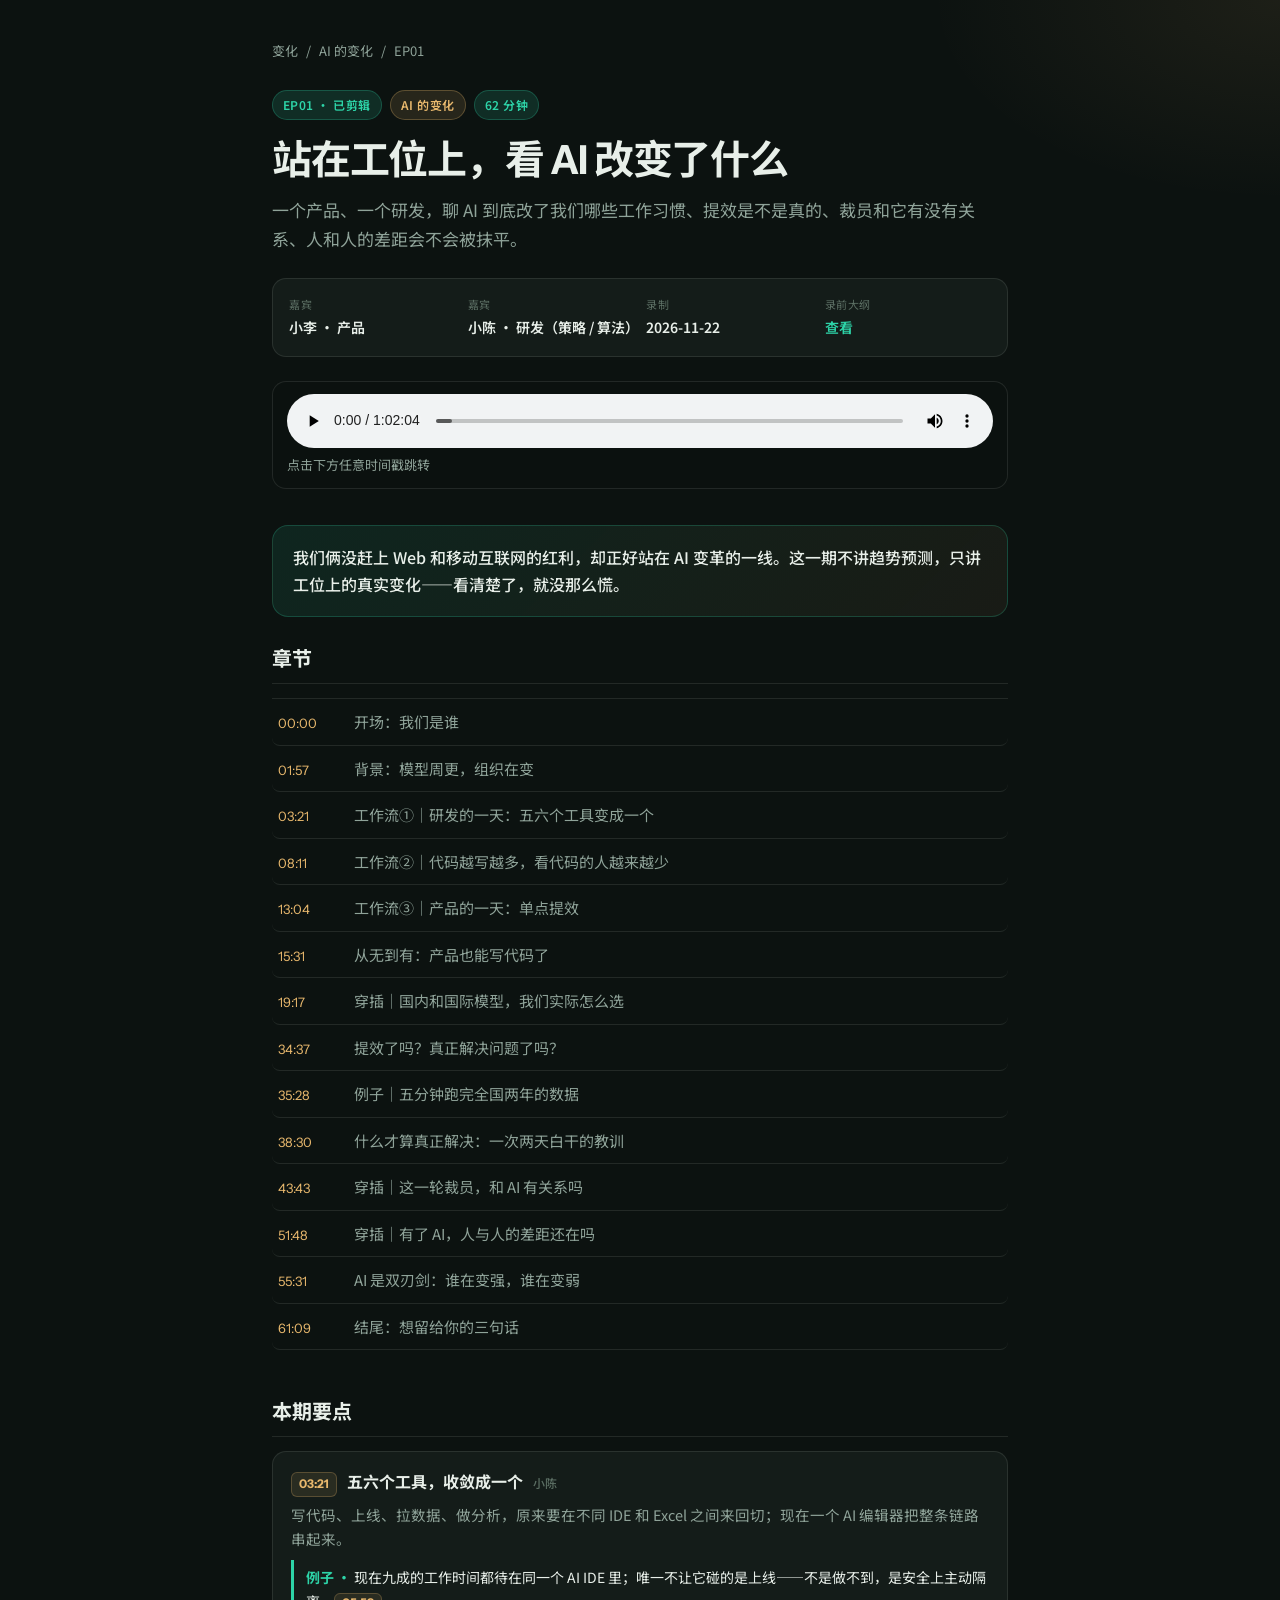
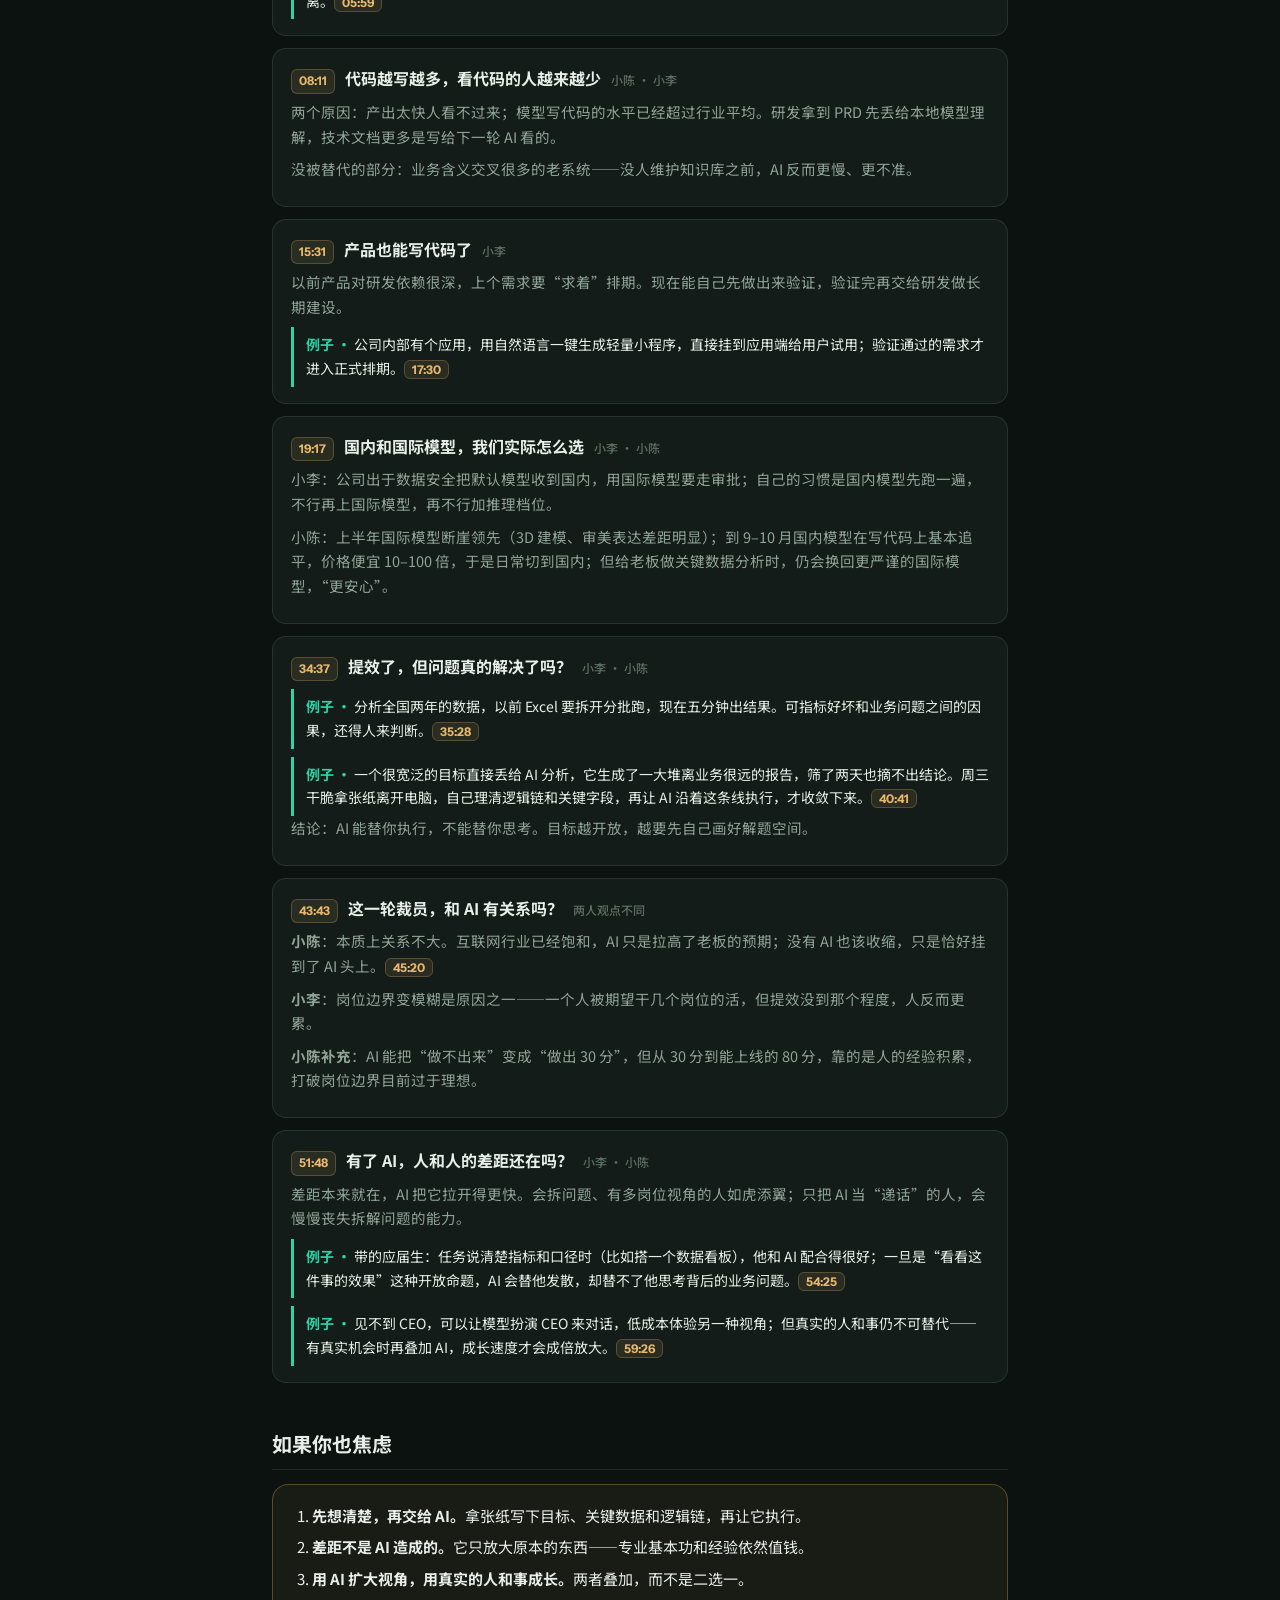
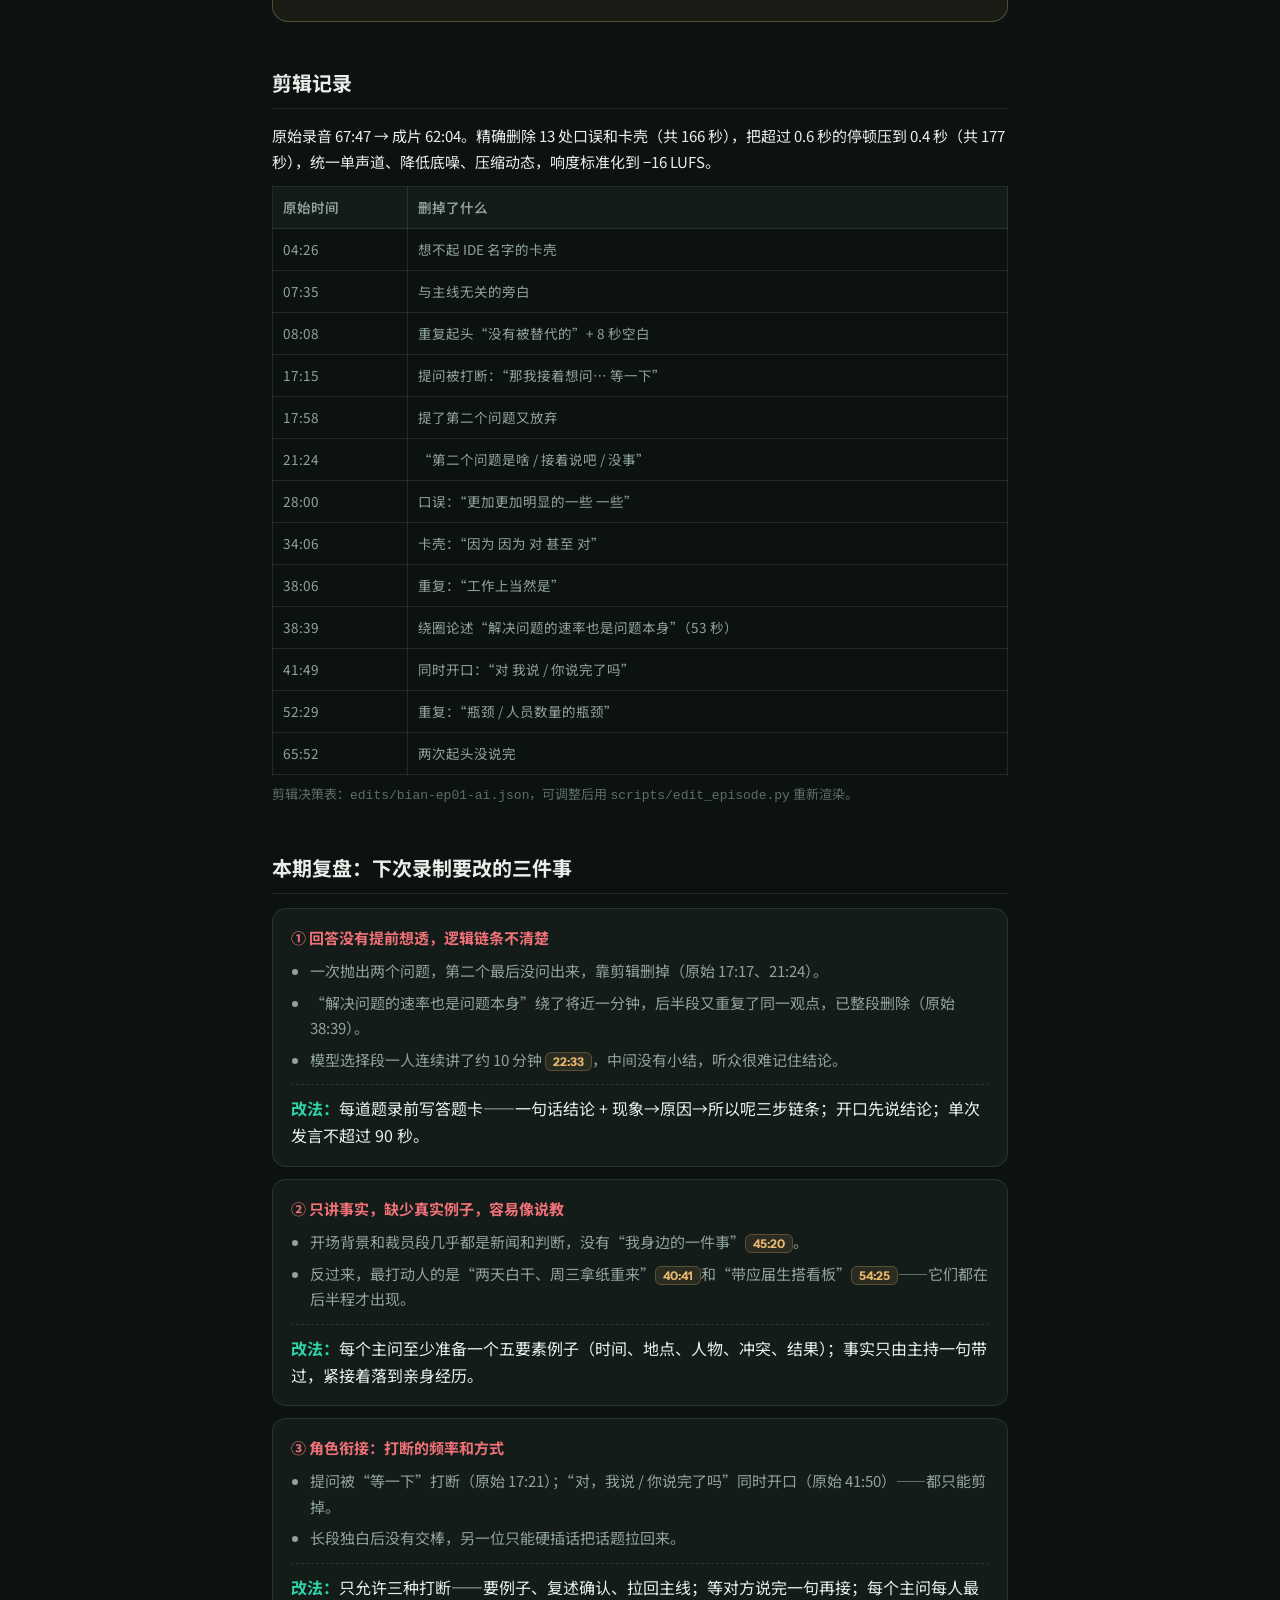
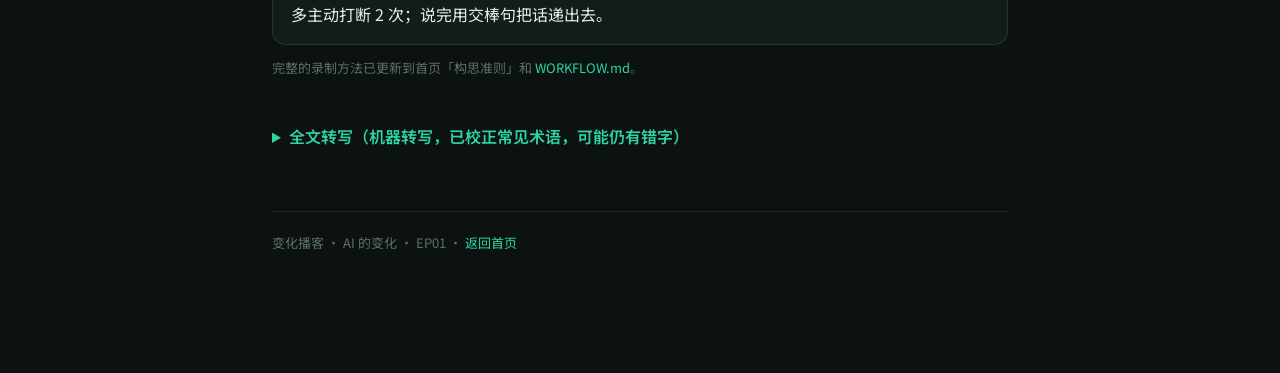
==== docs/episodes/bian-ep01-ai.html @ 2285ffb4 "改版为「变化」播客，发布 EP01 AI 的变化成片与剪辑流水线 Co-authored-by: Cursor <cursoragent@cursor.com>" ====
<!DOCTYPE html>
<html lang="zh-CN">
<head>
  <meta charset="UTF-8">
  <meta name="viewport" content="width=device-width, initial-scale=1.0">
  <title>变化 · EP01 · AI 的变化</title>
  <link rel="preconnect" href="https://fonts.googleapis.com">
  <link rel="preconnect" href="https://fonts.gstatic.com" crossorigin>
  <link href="https://fonts.googleapis.com/css2?family=Instrument+Sans:wght@400;500;600;700&family=Noto+Sans+SC:wght@400;500;700&display=swap" rel="stylesheet">
  <style>
    :root {
      --bg: #0c1210;
      --bg-elev: #141c19;
      --ink: #e8efe9;
      --muted: #8fa399;
      --faint: #5c6f64;
      --line: rgba(232, 239, 233, 0.1);
      --teal: #2dd4a8;
      --teal-dim: rgba(45, 212, 168, 0.14);
      --amber: #e8b86d;
      --rose: #f07178;
    }
    * { box-sizing: border-box; margin: 0; padding: 0; }
    body {
      font-family: "Noto Sans SC", "Instrument Sans", system-ui, sans-serif;
      background:
        radial-gradient(900px 480px at 10% -10%, rgba(45, 212, 168, 0.12), transparent 55%),
        radial-gradient(700px 400px at 100% 0%, rgba(232, 184, 109, 0.08), transparent 50%),
        var(--bg);
      color: var(--ink);
      line-height: 1.7;
      min-height: 100vh;
    }
    a { color: var(--teal); text-decoration: none; }
    a:hover { text-decoration: underline; }
    .wrap { max-width: 780px; margin: 0 auto; padding: 40px 22px 120px; }
    .crumb { font-size: 13px; color: var(--muted); margin-bottom: 28px; display: flex; gap: 8px; flex-wrap: wrap; }
    .crumb a { color: var(--muted); }
    .badge-row { display: flex; gap: 8px; flex-wrap: wrap; margin-bottom: 16px; }
    .badge {
      font-size: 12px; font-weight: 600; letter-spacing: 0.04em;
      padding: 4px 10px; border-radius: 999px;
      background: var(--teal-dim); color: var(--teal);
      border: 1px solid rgba(45, 212, 168, 0.25);
    }
    .badge.warm { background: rgba(232,184,109,0.12); color: var(--amber); border-color: rgba(232,184,109,0.28); }
    h1 {
      font-family: "Instrument Sans", "Noto Sans SC", sans-serif;
      font-size: clamp(28px, 5vw, 40px);
      font-weight: 700; letter-spacing: -0.03em; line-height: 1.2;
      margin-bottom: 12px;
    }
    .lede { font-size: 17px; color: var(--muted); margin-bottom: 24px; }
    .meta {
      display: grid; grid-template-columns: repeat(auto-fit, minmax(150px, 1fr)); gap: 12px;
      padding: 16px; background: var(--bg-elev); border: 1px solid var(--line); border-radius: 14px;
      margin-bottom: 24px;
    }
    .meta dt { font-size: 11px; color: var(--faint); letter-spacing: 0.06em; }
    .meta dd { font-size: 14px; font-weight: 600; margin-top: 2px; }

    .player {
      position: sticky; top: 0; z-index: 10;
      background: rgba(12, 18, 16, 0.92); backdrop-filter: blur(10px);
      border: 1px solid var(--line); border-radius: 14px;
      padding: 12px 14px; margin-bottom: 36px;
    }
    .player audio { width: 100%; display: block; }
    .now { font-size: 13px; color: var(--muted); margin-top: 6px; min-height: 1.4em; }
    .now strong { color: var(--teal); font-weight: 600; }

    section { margin-bottom: 44px; }
    h2 { font-size: 20px; font-weight: 700; margin-bottom: 14px; padding-bottom: 8px; border-bottom: 1px solid var(--line); }
    h3 { font-size: 15px; font-weight: 700; color: var(--teal); margin: 18px 0 8px; }
    p, li { font-size: 15px; }
    p { margin-bottom: 12px; }
    ul, ol { padding-left: 1.2em; margin-bottom: 12px; }
    li { margin-bottom: 6px; color: var(--muted); }
    li strong { color: var(--ink); }

    .thesis {
      background: linear-gradient(135deg, rgba(45,212,168,0.1), rgba(232,184,109,0.06));
      border: 1px solid rgba(45, 212, 168, 0.22); border-radius: 16px;
      padding: 18px 20px; font-size: 16px; font-weight: 500; margin-bottom: 24px;
    }
    .ts {
      font-family: "Instrument Sans", monospace; font-size: 12px; font-weight: 700;
      color: var(--amber); background: rgba(232,184,109,0.1);
      border: 1px solid rgba(232,184,109,0.25); border-radius: 6px;
      padding: 1px 7px; cursor: pointer; white-space: nowrap;
    }
    .ts:hover { background: rgba(232,184,109,0.2); }

    .chapters { list-style: none; padding: 0; border-top: 1px solid var(--line); }
    .chapters li {
      display: grid; grid-template-columns: 64px 1fr; gap: 12px; align-items: baseline;
      padding: 10px 6px; border-bottom: 1px solid var(--line); margin: 0;
      cursor: pointer; color: var(--muted); border-radius: 8px;
    }
    .chapters li:hover { background: var(--teal-dim); color: var(--ink); }
    .chapters li.on { color: var(--teal); background: var(--teal-dim); }
    .chapters .t { font-family: "Instrument Sans", monospace; font-size: 13px; color: var(--amber); }

    .point {
      background: var(--bg-elev); border: 1px solid var(--line); border-radius: 14px;
      padding: 16px 18px; margin-bottom: 12px;
    }
    .point h4 { font-size: 16px; margin-bottom: 6px; display: flex; gap: 10px; align-items: baseline; flex-wrap: wrap; }
    .point p { color: var(--muted); margin-bottom: 8px; font-size: 14.5px; }
    .point .eg {
      border-left: 3px solid var(--teal); padding: 6px 0 6px 12px; margin-top: 8px;
      font-size: 14px; color: var(--ink);
    }
    .point .eg::before { content: "例子 · "; color: var(--teal); font-weight: 700; }
    .who { font-size: 12px; color: var(--faint); font-weight: 500; }

    .calm {
      border: 1px solid rgba(232,184,109,0.3); background: rgba(232,184,109,0.06);
      border-radius: 16px; padding: 18px 20px;
    }
    .calm li { color: var(--ink); }

    table { width: 100%; border-collapse: collapse; font-size: 13.5px; margin: 12px 0 8px; }
    th, td { text-align: left; padding: 9px 10px; border: 1px solid var(--line); vertical-align: top; }
    th { background: var(--bg-elev); color: var(--muted); font-weight: 600; }
    td { color: var(--muted); }
    .note { font-size: 13px; color: var(--faint); }

    .retro { display: grid; gap: 12px; }
    .retro .card { background: var(--bg-elev); border: 1px solid var(--line); border-radius: 14px; padding: 16px 18px; }
    .retro .card h4 { font-size: 15px; color: var(--rose); margin-bottom: 8px; }
    .retro .card .fix { margin-top: 10px; padding-top: 10px; border-top: 1px dashed var(--line); }
    .retro .card .fix strong { color: var(--teal); }

    details.transcript summary { cursor: pointer; color: var(--teal); font-weight: 600; margin-bottom: 12px; }
    .tx p { display: grid; grid-template-columns: 56px 1fr; gap: 10px; font-size: 14px; color: var(--muted); margin-bottom: 10px; }
    .tx p.on { color: var(--ink); }
    footer { margin-top: 48px; padding-top: 20px; border-top: 1px solid var(--line); font-size: 13px; color: var(--faint); }
  </style>
</head>
<body>
  <div class="wrap">
    <nav class="crumb">
      <a href="../index.html">变化</a><span>/</span>
      <a href="../index.html?series=ai">AI 的变化</a><span>/</span>
      <span>EP01</span>
    </nav>

    <div class="badge-row">
      <span class="badge">EP01 · 已剪辑</span>
      <span class="badge warm">AI 的变化</span>
      <span class="badge">62 分钟</span>
    </div>

    <h1>站在工位上，看 AI 改变了什么</h1>
    <p class="lede">一个产品、一个研发，聊 AI 到底改了我们哪些工作习惯、提效是不是真的、裁员和它有没有关系、人和人的差距会不会被抹平。</p>

    <dl class="meta">
      <div><dt>嘉宾</dt><dd>小李 · 产品</dd></div>
      <div><dt>嘉宾</dt><dd>小陈 · 研发（策略 / 算法）</dd></div>
      <div><dt>录制</dt><dd>2026-11-22</dd></div>
      <div><dt>录前大纲</dt><dd><a href="../outlines/podcast-ai-workplace-outline.html">查看</a></dd></div>
    </dl>

    <div class="player">
      <audio id="audio" controls preload="metadata" src="../audio/bian-ep01-ai.mp3"></audio>
      <div class="now" id="now">点击下方任意时间戳跳转</div>
    </div>

    <div class="thesis">
      我们俩没赶上 Web 和移动互联网的红利，却正好站在 AI 变革的一线。这一期不讲趋势预测，只讲工位上的真实变化——看清楚了，就没那么慌。
    </div>

    <section>
      <h2>章节</h2>
      <ol class="chapters" id="chapters"></ol>
      <p class="note" id="chapters-note"></p>
    </section>

    <section>
      <h2>本期要点</h2>

      <div class="point">
        <h4><span class="ts" data-t="201">03:21</span> 五六个工具，收敛成一个 <span class="who">小陈</span></h4>
        <p>写代码、上线、拉数据、做分析，原来要在不同 IDE 和 Excel 之间来回切；现在一个 AI 编辑器把整条链路串起来。</p>
        <div class="eg">现在九成的工作时间都待在同一个 AI IDE 里；唯一不让它碰的是上线——不是做不到，是安全上主动隔离。<span class="ts" data-t="359">05:59</span></div>
      </div>

      <div class="point">
        <h4><span class="ts" data-t="491">08:11</span> 代码越写越多，看代码的人越来越少 <span class="who">小陈 · 小李</span></h4>
        <p>两个原因：产出太快人看不过来；模型写代码的水平已经超过行业平均。研发拿到 PRD 先丢给本地模型理解，技术文档更多是写给下一轮 AI 看的。</p>
        <p>没被替代的部分：业务含义交叉很多的老系统——没人维护知识库之前，AI 反而更慢、更不准。</p>
      </div>

      <div class="point">
        <h4><span class="ts" data-t="931">15:31</span> 产品也能写代码了 <span class="who">小李</span></h4>
        <p>以前产品对研发依赖很深，上个需求要“求着”排期。现在能自己先做出来验证，验证完再交给研发做长期建设。</p>
        <div class="eg">公司内部有个应用，用自然语言一键生成轻量小程序，直接挂到应用端给用户试用；验证通过的需求才进入正式排期。<span class="ts" data-t="1050">17:30</span></div>
      </div>

      <div class="point">
        <h4><span class="ts" data-t="1157">19:17</span> 国内和国际模型，我们实际怎么选 <span class="who">小李 · 小陈</span></h4>
        <p>小李：公司出于数据安全把默认模型收到国内，用国际模型要走审批；自己的习惯是国内模型先跑一遍，不行再上国际模型，再不行加推理档位。</p>
        <p>小陈：上半年国际模型断崖领先（3D 建模、审美表达差距明显）；到 9–10 月国内模型在写代码上基本追平，价格便宜 10–100 倍，于是日常切到国内；但给老板做关键数据分析时，仍会换回更严谨的国际模型，“更安心”。</p>
      </div>

      <div class="point">
        <h4><span class="ts" data-t="2077">34:37</span> 提效了，但问题真的解决了吗？ <span class="who">小李 · 小陈</span></h4>
        <div class="eg">分析全国两年的数据，以前 Excel 要拆开分批跑，现在五分钟出结果。可指标好坏和业务问题之间的因果，还得人来判断。<span class="ts" data-t="2129">35:28</span></div>
        <div class="eg">一个很宽泛的目标直接丢给 AI 分析，它生成了一大堆离业务很远的报告，筛了两天也摘不出结论。周三干脆拿张纸离开电脑，自己理清逻辑链和关键字段，再让 AI 沿着这条线执行，才收敛下来。<span class="ts" data-t="2441">40:41</span></div>
        <p>结论：AI 能替你执行，不能替你思考。目标越开放，越要先自己画好解题空间。</p>
      </div>

      <div class="point">
        <h4><span class="ts" data-t="2623">43:43</span> 这一轮裁员，和 AI 有关系吗？ <span class="who">两人观点不同</span></h4>
        <p><strong>小陈</strong>：本质上关系不大。互联网行业已经饱和，AI 只是拉高了老板的预期；没有 AI 也该收缩，只是恰好挂到了 AI 头上。<span class="ts" data-t="2720">45:20</span></p>
        <p><strong>小李</strong>：岗位边界变模糊是原因之一——一个人被期望干几个岗位的活，但提效没到那个程度，人反而更累。</p>
        <p><strong>小陈补充</strong>：AI 能把“做不出来”变成“做出 30 分”，但从 30 分到能上线的 80 分，靠的是人的经验积累，打破岗位边界目前过于理想。</p>
      </div>

      <div class="point">
        <h4><span class="ts" data-t="3108">51:48</span> 有了 AI，人和人的差距还在吗？ <span class="who">小李 · 小陈</span></h4>
        <p>差距本来就在，AI 把它拉开得更快。会拆问题、有多岗位视角的人如虎添翼；只把 AI 当“递话”的人，会慢慢丧失拆解问题的能力。</p>
        <div class="eg">带的应届生：任务说清楚指标和口径时（比如搭一个数据看板），他和 AI 配合得很好；一旦是“看看这件事的效果”这种开放命题，AI 会替他发散，却替不了他思考背后的业务问题。<span class="ts" data-t="3266">54:25</span></div>
        <div class="eg">见不到 CEO，可以让模型扮演 CEO 来对话，低成本体验另一种视角；但真实的人和事仍不可替代——有真实机会时再叠加 AI，成长速度才会成倍放大。<span class="ts" data-t="3567">59:26</span></div>
      </div>
    </section>

    <section>
      <h2>如果你也焦虑</h2>
      <div class="calm">
        <ol>
          <li><strong>先想清楚，再交给 AI。</strong>拿张纸写下目标、关键数据和逻辑链，再让它执行。</li>
          <li><strong>差距不是 AI 造成的。</strong>它只放大原本的东西——专业基本功和经验依然值钱。</li>
          <li><strong>用 AI 扩大视角，用真实的人和事成长。</strong>两者叠加，而不是二选一。</li>
        </ol>
      </div>
    </section>

    <section>
      <h2>剪辑记录</h2>
      <p>原始录音 67:47 → 成片 62:04。精确删除 13 处口误和卡壳（共 166 秒），把超过 0.6 秒的停顿压到 0.4 秒（共 177 秒），统一单声道、降低底噪、压缩动态，响度标准化到 −16 LUFS。</p>
      <table>
        <thead><tr><th>原始时间</th><th>删掉了什么</th></tr></thead>
        <tbody id="cuts"></tbody>
      </table>
      <p class="note">剪辑决策表：<code>edits/bian-ep01-ai.json</code>，可调整后用 <code>scripts/edit_episode.py</code> 重新渲染。</p>
    </section>

    <section>
      <h2>本期复盘：下次录制要改的三件事</h2>
      <div class="retro">
        <div class="card">
          <h4>① 回答没有提前想透，逻辑链条不清楚</h4>
          <ul>
            <li>一次抛出两个问题，第二个最后没问出来，靠剪辑删掉（原始 17:17、21:24）。</li>
            <li>“解决问题的速率也是问题本身”绕了将近一分钟，后半段又重复了同一观点，已整段删除（原始 38:39）。</li>
            <li>模型选择段一人连续讲了约 10 分钟 <span class="ts" data-t="1354">22:33</span>，中间没有小结，听众很难记住结论。</li>
          </ul>
          <div class="fix"><strong>改法：</strong>每道题录前写答题卡——一句话结论 + 现象→原因→所以呢三步链条；开口先说结论；单次发言不超过 90 秒。</div>
        </div>
        <div class="card">
          <h4>② 只讲事实，缺少真实例子，容易像说教</h4>
          <ul>
            <li>开场背景和裁员段几乎都是新闻和判断，没有“我身边的一件事”<span class="ts" data-t="2720">45:20</span>。</li>
            <li>反过来，最打动人的是“两天白干、周三拿纸重来”<span class="ts" data-t="2441">40:41</span>和“带应届生搭看板”<span class="ts" data-t="3266">54:25</span>——它们都在后半程才出现。</li>
          </ul>
          <div class="fix"><strong>改法：</strong>每个主问至少准备一个五要素例子（时间、地点、人物、冲突、结果）；事实只由主持一句带过，紧接着落到亲身经历。</div>
        </div>
        <div class="card">
          <h4>③ 角色衔接：打断的频率和方式</h4>
          <ul>
            <li>提问被“等一下”打断（原始 17:21）；“对，我说 / 你说完了吗”同时开口（原始 41:50）——都只能剪掉。</li>
            <li>长段独白后没有交棒，另一位只能硬插话把话题拉回来。</li>
          </ul>
          <div class="fix"><strong>改法：</strong>只允许三种打断——要例子、复述确认、拉回主线；等对方说完一句再接；每个主问每人最多主动打断 2 次；说完用交棒句把话递出去。</div>
        </div>
      </div>
      <p class="note" style="margin-top:12px">完整的录制方法已更新到首页「构思准则」和 <a href="../WORKFLOW.md">WORKFLOW.md</a>。</p>
    </section>

    <section>
      <details class="transcript">
        <summary>全文转写（机器转写，已校正常见术语，可能仍有错字）</summary>
        <div class="tx" id="tx"></div>
      </details>
    </section>

    <footer>变化播客 · AI 的变化 · EP01 · <a href="../index.html">返回首页</a></footer>
  </div>

  <script>
    const CUTS = [
      ['04:26', '想不起 IDE 名字的卡壳'],
      ['07:35', '与主线无关的旁白'],
      ['08:08', '重复起头“没有被替代的”+ 8 秒空白'],
      ['17:15', '提问被打断：“那我接着想问… 等一下”'],
      ['17:58', '提了第二个问题又放弃'],
      ['21:24', '“第二个问题是啥 / 接着说吧 / 没事”'],
      ['28:00', '口误：“更加更加明显的一些 一些”'],
      ['34:06', '卡壳：“因为 因为 对 甚至 对”'],
      ['38:06', '重复：“工作上当然是”'],
      ['38:39', '绕圈论述“解决问题的速率也是问题本身”（53 秒）'],
      ['41:49', '同时开口：“对 我说 / 你说完了吗”'],
      ['52:29', '重复：“瓶颈 / 人员数量的瓶颈”'],
      ['65:52', '两次起头没说完'],
    ];
    document.getElementById('cuts').innerHTML =
      CUTS.map(([t, w]) => `<tr><td>${t}</td><td>${w}</td></tr>`).join('');

    const audio = document.getElementById('audio');
    const now = document.getElementById('now');
    let chapters = [];
    let paraEls = [];

    const fmt = s => `${String(Math.floor(s / 60)).padStart(2, '0')}:${String(Math.floor(s % 60)).padStart(2, '0')}`;
    function seek(t) {
      audio.currentTime = t;
      audio.play().catch(() => {});
    }
    document.addEventListener('click', e => {
      const el = e.target.closest('[data-t]');
      if (el) seek(parseFloat(el.dataset.t));
    });

    audio.addEventListener('timeupdate', () => {
      const t = audio.currentTime;
      let idx = -1;
      chapters.forEach((c, i) => { if (t >= c.at) idx = i; });
      document.querySelectorAll('#chapters li').forEach((li, i) => li.classList.toggle('on', i === idx));
      if (idx >= 0) now.innerHTML = `正在播放 <strong>${fmt(t)}</strong> · ${chapters[idx].title}`;
      paraEls.forEach(p => p.classList.toggle('on', t >= p._t && t < p._end));
    });

    fetch('data/bian-ep01-ai.json')
      .then(r => r.json())
      .then(data => {
        chapters = data.chapters;
        document.getElementById('chapters').innerHTML = chapters.map(c =>
          `<li data-t="${c.at}"><span class="t">${fmt(c.at)}</span><span>${c.title}</span></li>`
        ).join('');
        const tx = document.getElementById('tx');
        tx.innerHTML = data.paragraphs.map(p =>
          `<p><span><span class="ts" data-t="${p.t}">${fmt(p.t)}</span></span><span>${p.text}</span></p>`
        ).join('');
        paraEls = [...tx.querySelectorAll('p')];
        paraEls.forEach((el, i) => {
          el._t = data.paragraphs[i].t;
          el._end = i + 1 < data.paragraphs.length ? data.paragraphs[i + 1].t : Infinity;
        });
      })
      .catch(() => {
        document.getElementById('chapters-note').textContent =
          '章节与转写需要通过本地服务器或 GitHub Pages 打开（cd docs && python3 -m http.server 8765）。';
      });
  </script>
</body>
</html>
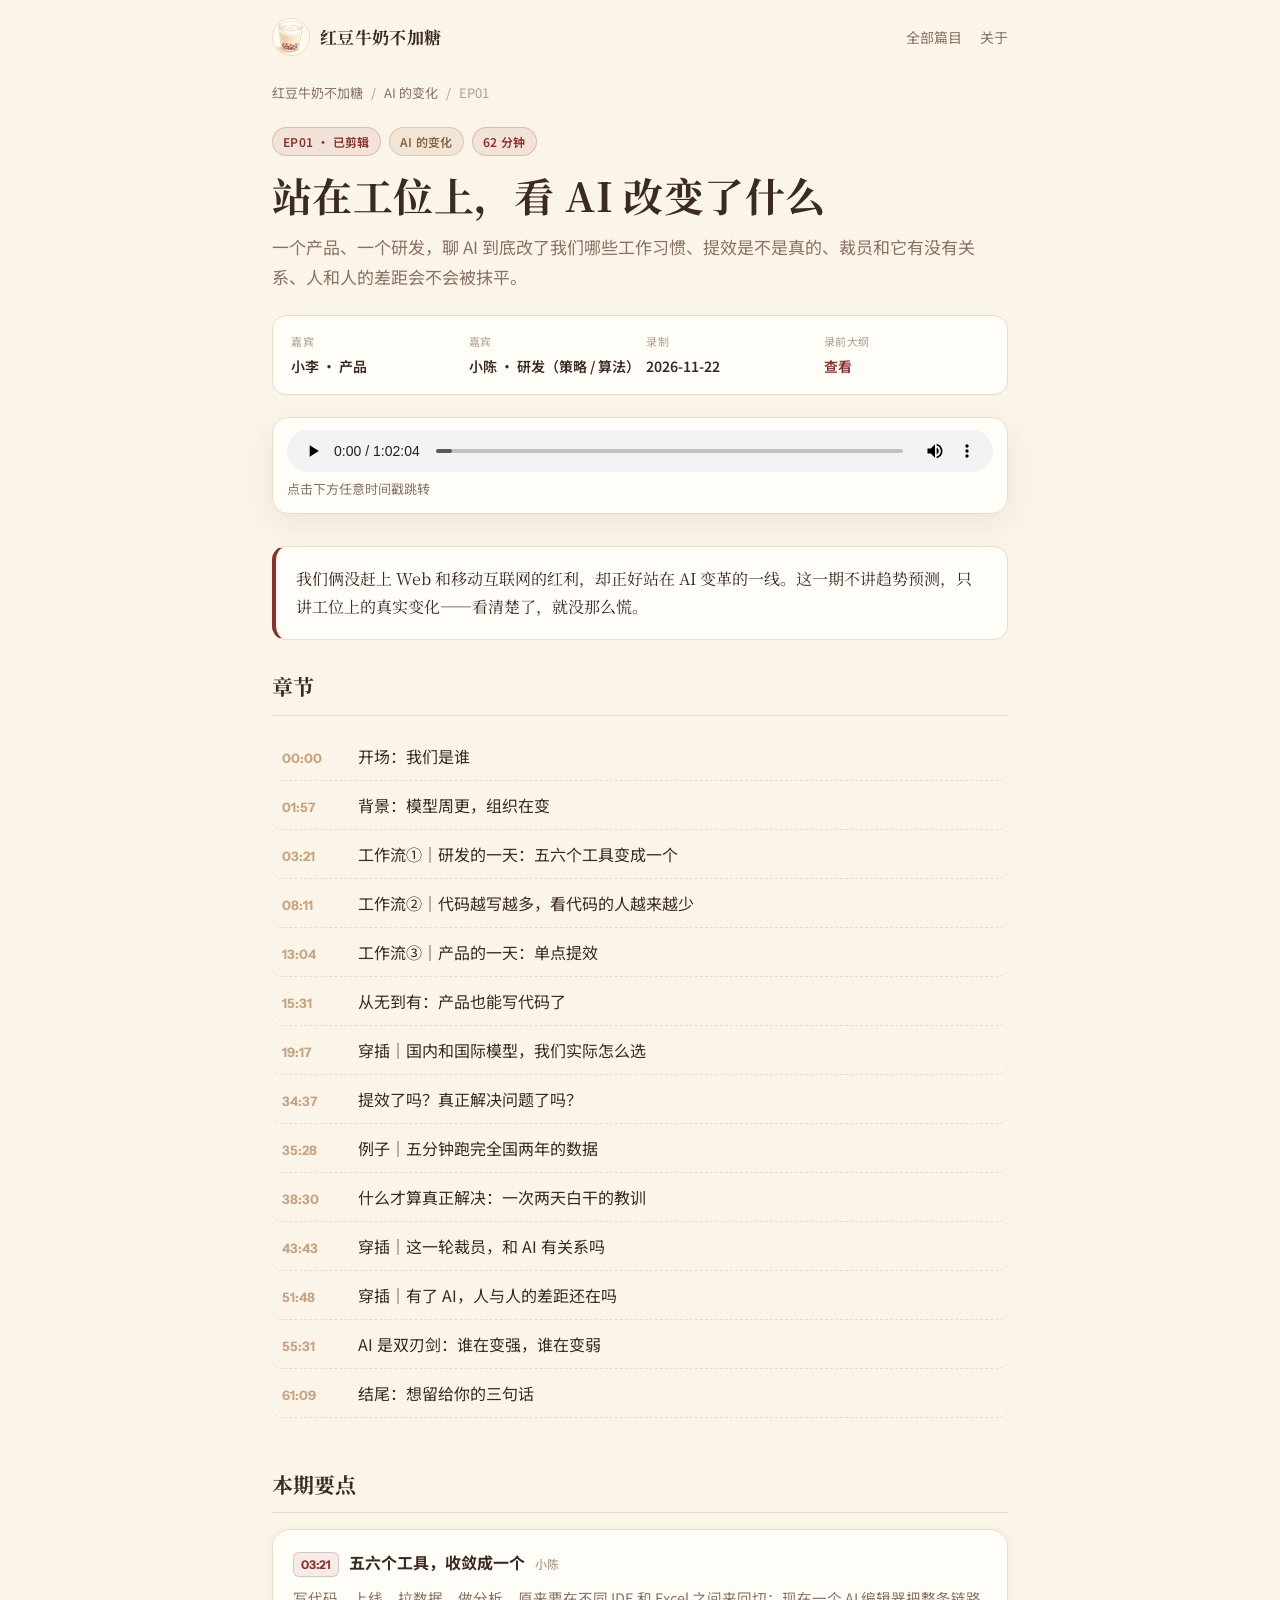
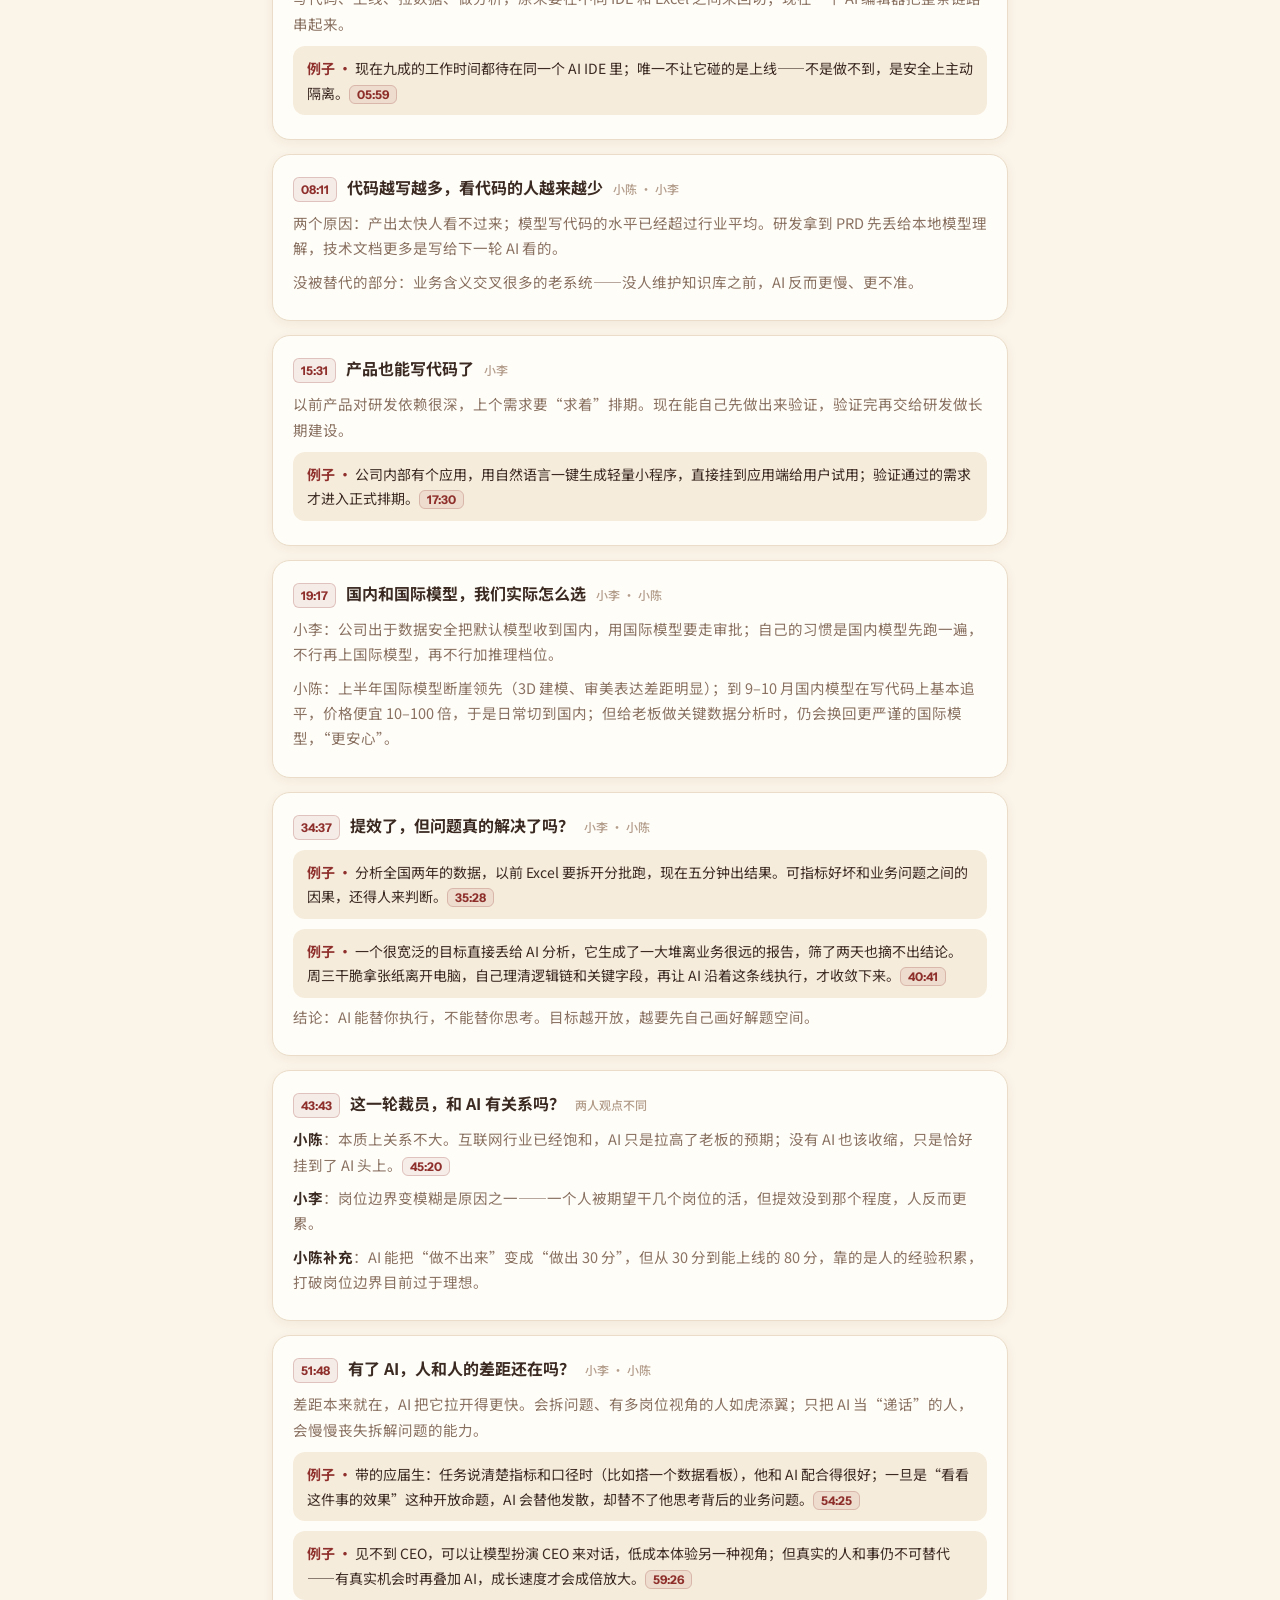
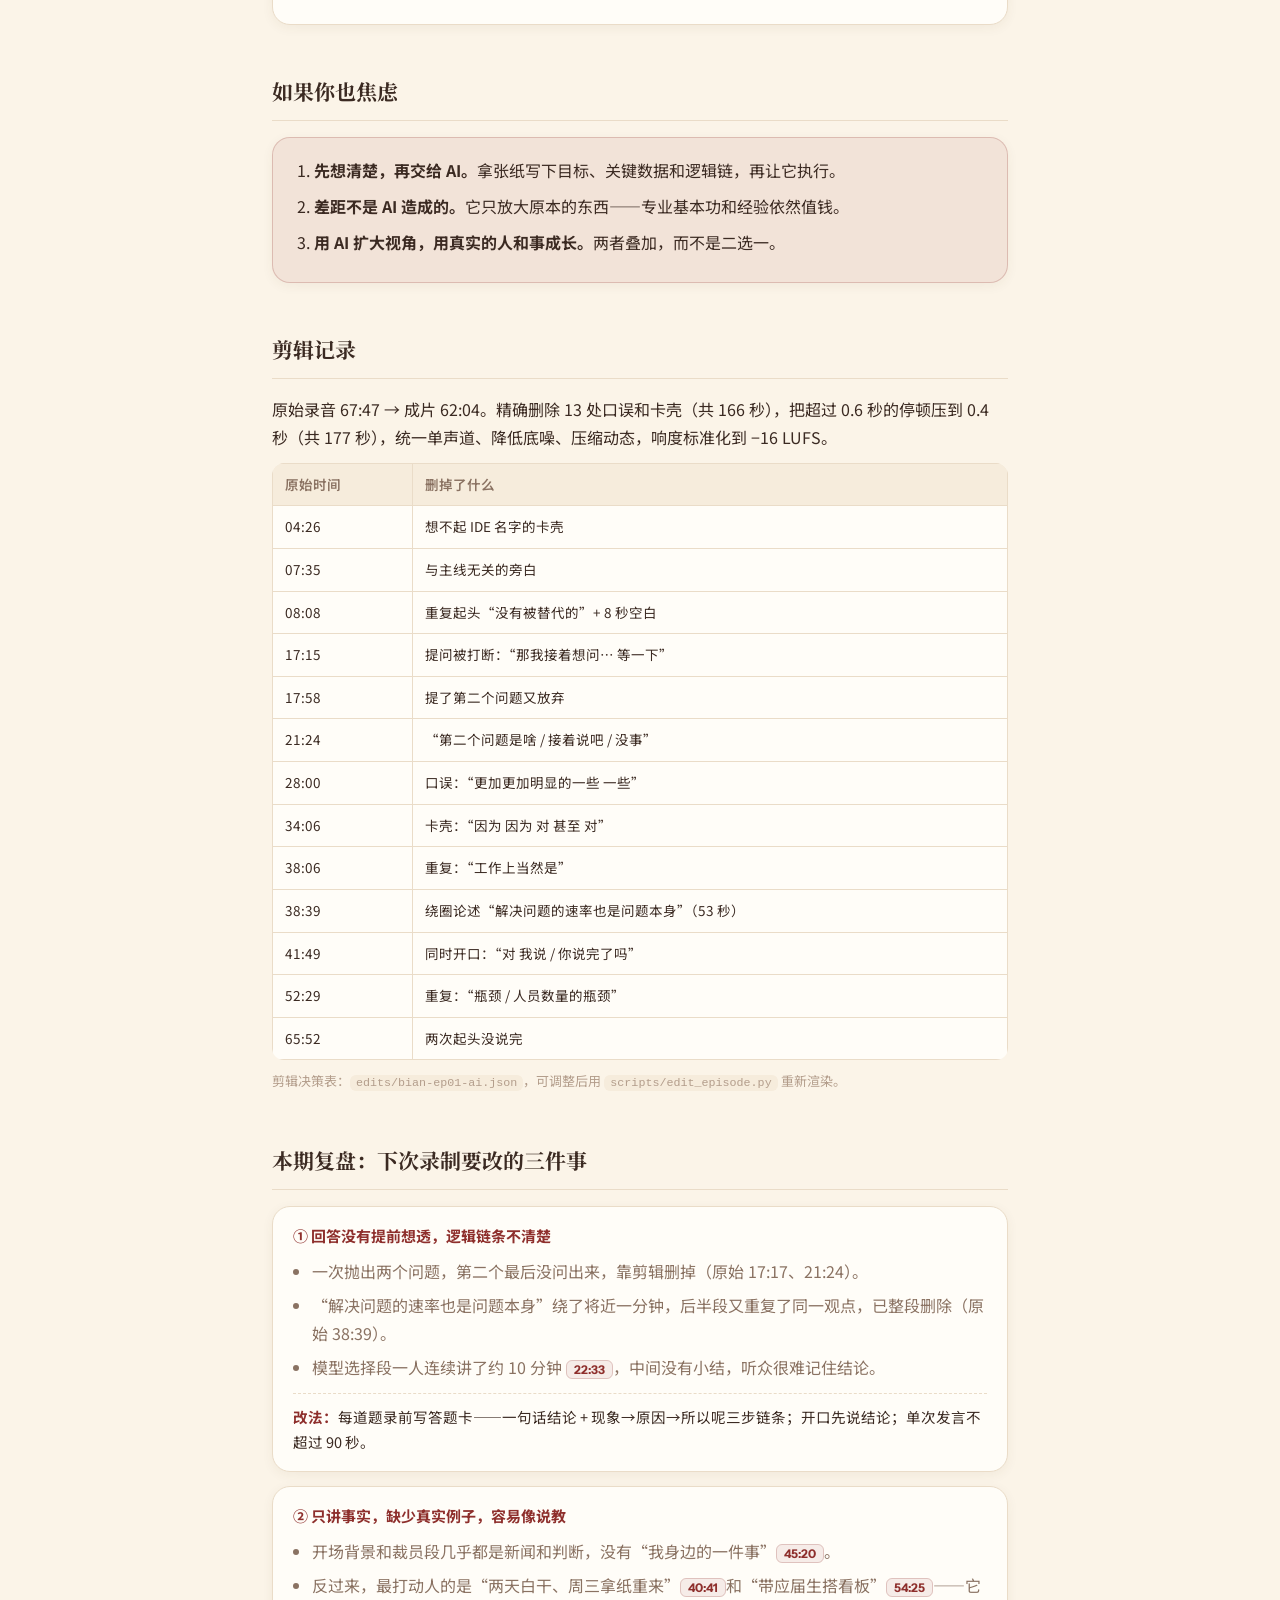
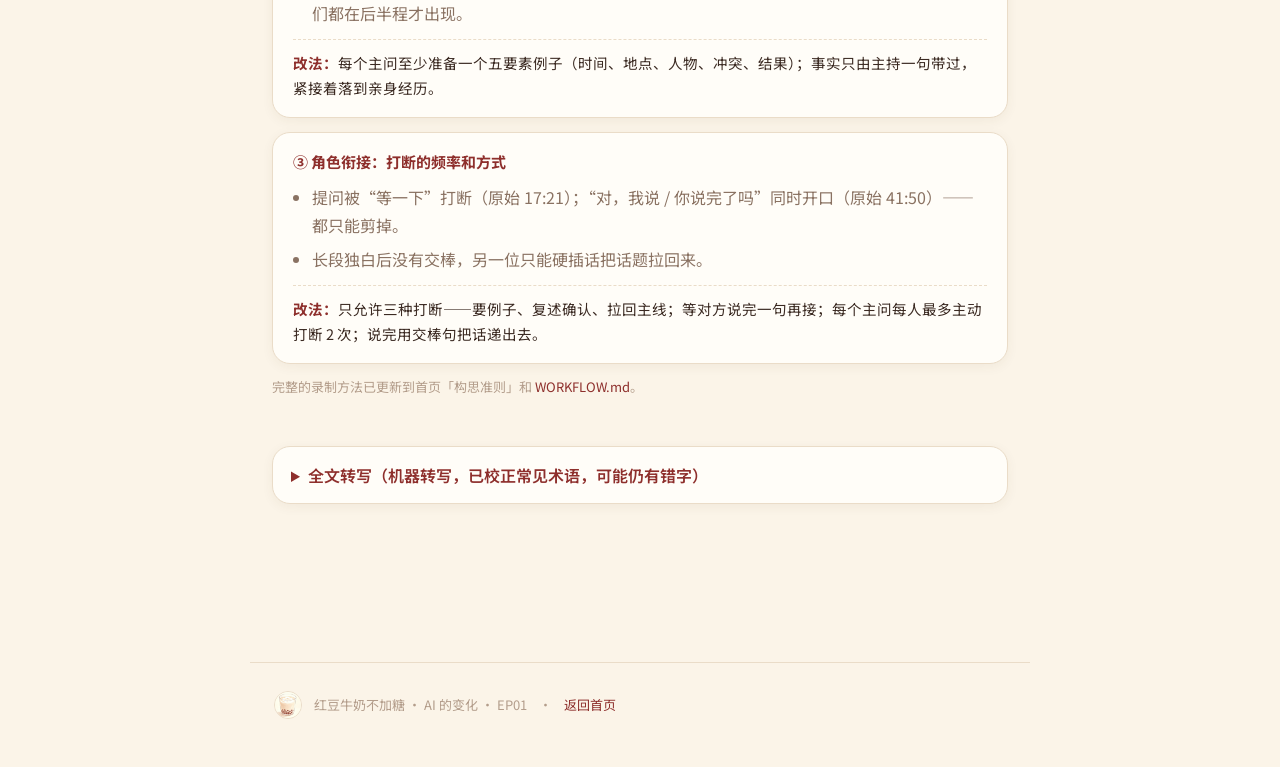
==== commit 89cc9fc1: "品牌改版：红豆牛奶不加糖（暖色主题、logo、订阅与关于我们） Co-authored-by: Cursor <cursoragent@cursor.com>" ====
--- a/docs/episodes/bian-ep01-ai.html
+++ b/docs/episodes/bian-ep01-ai.html
@@ -3,145 +3,29 @@
 <head>
   <meta charset="UTF-8">
   <meta name="viewport" content="width=device-width, initial-scale=1.0">
-  <title>变化 · EP01 · AI 的变化</title>
+  <title>红豆牛奶不加糖 · EP01 · AI 的变化</title>
+  <meta name="description" content="站在工位上，看 AI 改变了什么：一个产品、一个研发，聊工作流、模型选择、提效、裁员和人与人的差距。">
+  <meta name="theme-color" content="#fbf4e8">
+  <link rel="icon" type="image/png" href="../assets/favicon-64.png">
+  <link rel="apple-touch-icon" href="../assets/apple-touch-icon.png">
+  <meta property="og:type" content="article">
+  <meta property="og:site_name" content="红豆牛奶不加糖">
+  <meta property="og:title" content="EP01 · 站在工位上，看 AI 改变了什么 | 红豆牛奶不加糖">
+  <meta property="og:description" content="一个产品、一个研发，聊 AI 到底改了我们哪些工作习惯、提效是不是真的、裁员和它有没有关系。">
+  <meta property="og:image" content="https://czh55.github.io/my_podcast/assets/og.jpg">
   <link rel="preconnect" href="https://fonts.googleapis.com">
   <link rel="preconnect" href="https://fonts.gstatic.com" crossorigin>
-  <link href="https://fonts.googleapis.com/css2?family=Instrument+Sans:wght@400;500;600;700&family=Noto+Sans+SC:wght@400;500;700&display=swap" rel="stylesheet">
-  <style>
-    :root {
-      --bg: #0c1210;
-      --bg-elev: #141c19;
-      --ink: #e8efe9;
-      --muted: #8fa399;
-      --faint: #5c6f64;
-      --line: rgba(232, 239, 233, 0.1);
-      --teal: #2dd4a8;
-      --teal-dim: rgba(45, 212, 168, 0.14);
-      --amber: #e8b86d;
-      --rose: #f07178;
-    }
-    * { box-sizing: border-box; margin: 0; padding: 0; }
-    body {
-      font-family: "Noto Sans SC", "Instrument Sans", system-ui, sans-serif;
-      background:
-        radial-gradient(900px 480px at 10% -10%, rgba(45, 212, 168, 0.12), transparent 55%),
-        radial-gradient(700px 400px at 100% 0%, rgba(232, 184, 109, 0.08), transparent 50%),
-        var(--bg);
-      color: var(--ink);
-      line-height: 1.7;
-      min-height: 100vh;
-    }
-    a { color: var(--teal); text-decoration: none; }
-    a:hover { text-decoration: underline; }
-    .wrap { max-width: 780px; margin: 0 auto; padding: 40px 22px 120px; }
-    .crumb { font-size: 13px; color: var(--muted); margin-bottom: 28px; display: flex; gap: 8px; flex-wrap: wrap; }
-    .crumb a { color: var(--muted); }
-    .badge-row { display: flex; gap: 8px; flex-wrap: wrap; margin-bottom: 16px; }
-    .badge {
-      font-size: 12px; font-weight: 600; letter-spacing: 0.04em;
-      padding: 4px 10px; border-radius: 999px;
-      background: var(--teal-dim); color: var(--teal);
-      border: 1px solid rgba(45, 212, 168, 0.25);
-    }
-    .badge.warm { background: rgba(232,184,109,0.12); color: var(--amber); border-color: rgba(232,184,109,0.28); }
-    h1 {
-      font-family: "Instrument Sans", "Noto Sans SC", sans-serif;
-      font-size: clamp(28px, 5vw, 40px);
-      font-weight: 700; letter-spacing: -0.03em; line-height: 1.2;
-      margin-bottom: 12px;
-    }
-    .lede { font-size: 17px; color: var(--muted); margin-bottom: 24px; }
-    .meta {
-      display: grid; grid-template-columns: repeat(auto-fit, minmax(150px, 1fr)); gap: 12px;
-      padding: 16px; background: var(--bg-elev); border: 1px solid var(--line); border-radius: 14px;
-      margin-bottom: 24px;
-    }
-    .meta dt { font-size: 11px; color: var(--faint); letter-spacing: 0.06em; }
-    .meta dd { font-size: 14px; font-weight: 600; margin-top: 2px; }
-
-    .player {
-      position: sticky; top: 0; z-index: 10;
-      background: rgba(12, 18, 16, 0.92); backdrop-filter: blur(10px);
-      border: 1px solid var(--line); border-radius: 14px;
-      padding: 12px 14px; margin-bottom: 36px;
-    }
-    .player audio { width: 100%; display: block; }
-    .now { font-size: 13px; color: var(--muted); margin-top: 6px; min-height: 1.4em; }
-    .now strong { color: var(--teal); font-weight: 600; }
-
-    section { margin-bottom: 44px; }
-    h2 { font-size: 20px; font-weight: 700; margin-bottom: 14px; padding-bottom: 8px; border-bottom: 1px solid var(--line); }
-    h3 { font-size: 15px; font-weight: 700; color: var(--teal); margin: 18px 0 8px; }
-    p, li { font-size: 15px; }
-    p { margin-bottom: 12px; }
-    ul, ol { padding-left: 1.2em; margin-bottom: 12px; }
-    li { margin-bottom: 6px; color: var(--muted); }
-    li strong { color: var(--ink); }
-
-    .thesis {
-      background: linear-gradient(135deg, rgba(45,212,168,0.1), rgba(232,184,109,0.06));
-      border: 1px solid rgba(45, 212, 168, 0.22); border-radius: 16px;
-      padding: 18px 20px; font-size: 16px; font-weight: 500; margin-bottom: 24px;
-    }
-    .ts {
-      font-family: "Instrument Sans", monospace; font-size: 12px; font-weight: 700;
-      color: var(--amber); background: rgba(232,184,109,0.1);
-      border: 1px solid rgba(232,184,109,0.25); border-radius: 6px;
-      padding: 1px 7px; cursor: pointer; white-space: nowrap;
-    }
-    .ts:hover { background: rgba(232,184,109,0.2); }
-
-    .chapters { list-style: none; padding: 0; border-top: 1px solid var(--line); }
-    .chapters li {
-      display: grid; grid-template-columns: 64px 1fr; gap: 12px; align-items: baseline;
-      padding: 10px 6px; border-bottom: 1px solid var(--line); margin: 0;
-      cursor: pointer; color: var(--muted); border-radius: 8px;
-    }
-    .chapters li:hover { background: var(--teal-dim); color: var(--ink); }
-    .chapters li.on { color: var(--teal); background: var(--teal-dim); }
-    .chapters .t { font-family: "Instrument Sans", monospace; font-size: 13px; color: var(--amber); }
-
-    .point {
-      background: var(--bg-elev); border: 1px solid var(--line); border-radius: 14px;
-      padding: 16px 18px; margin-bottom: 12px;
-    }
-    .point h4 { font-size: 16px; margin-bottom: 6px; display: flex; gap: 10px; align-items: baseline; flex-wrap: wrap; }
-    .point p { color: var(--muted); margin-bottom: 8px; font-size: 14.5px; }
-    .point .eg {
-      border-left: 3px solid var(--teal); padding: 6px 0 6px 12px; margin-top: 8px;
-      font-size: 14px; color: var(--ink);
-    }
-    .point .eg::before { content: "例子 · "; color: var(--teal); font-weight: 700; }
-    .who { font-size: 12px; color: var(--faint); font-weight: 500; }
-
-    .calm {
-      border: 1px solid rgba(232,184,109,0.3); background: rgba(232,184,109,0.06);
-      border-radius: 16px; padding: 18px 20px;
-    }
-    .calm li { color: var(--ink); }
-
-    table { width: 100%; border-collapse: collapse; font-size: 13.5px; margin: 12px 0 8px; }
-    th, td { text-align: left; padding: 9px 10px; border: 1px solid var(--line); vertical-align: top; }
-    th { background: var(--bg-elev); color: var(--muted); font-weight: 600; }
-    td { color: var(--muted); }
-    .note { font-size: 13px; color: var(--faint); }
-
-    .retro { display: grid; gap: 12px; }
-    .retro .card { background: var(--bg-elev); border: 1px solid var(--line); border-radius: 14px; padding: 16px 18px; }
-    .retro .card h4 { font-size: 15px; color: var(--rose); margin-bottom: 8px; }
-    .retro .card .fix { margin-top: 10px; padding-top: 10px; border-top: 1px dashed var(--line); }
-    .retro .card .fix strong { color: var(--teal); }
-
-    details.transcript summary { cursor: pointer; color: var(--teal); font-weight: 600; margin-bottom: 12px; }
-    .tx p { display: grid; grid-template-columns: 56px 1fr; gap: 10px; font-size: 14px; color: var(--muted); margin-bottom: 10px; }
-    .tx p.on { color: var(--ink); }
-    footer { margin-top: 48px; padding-top: 20px; border-top: 1px solid var(--line); font-size: 13px; color: var(--faint); }
-  </style>
+  <link href="https://fonts.googleapis.com/css2?family=Instrument+Sans:wght@500;700;800&family=Noto+Sans+SC:wght@400;500;700&family=Noto+Serif+SC:wght@600;700&display=swap" rel="stylesheet">
+  <link rel="stylesheet" href="../assets/site.css">
 </head>
 <body>
+  <header class="site-head narrow">
+    <a class="brand" href="../index.html"><img src="../assets/apple-touch-icon.png" alt=""><span>红豆牛奶不加糖</span></a>
+    <nav class="site-nav"><a href="../index.html#episodes">全部篇目</a><a href="../index.html#about">关于</a></nav>
+  </header>
   <div class="wrap">
     <nav class="crumb">
-      <a href="../index.html">变化</a><span>/</span>
+      <a href="../index.html">红豆牛奶不加糖</a><span>/</span>
       <a href="../index.html?series=ai">AI 的变化</a><span>/</span>
       <span>EP01</span>
     </nav>
@@ -180,45 +64,45 @@
     <section>
       <h2>本期要点</h2>
 
-      <div class="point">
+      <div class="card point">
         <h4><span class="ts" data-t="201">03:21</span> 五六个工具，收敛成一个 <span class="who">小陈</span></h4>
         <p>写代码、上线、拉数据、做分析，原来要在不同 IDE 和 Excel 之间来回切；现在一个 AI 编辑器把整条链路串起来。</p>
         <div class="eg">现在九成的工作时间都待在同一个 AI IDE 里；唯一不让它碰的是上线——不是做不到，是安全上主动隔离。<span class="ts" data-t="359">05:59</span></div>
       </div>
 
-      <div class="point">
+      <div class="card point">
         <h4><span class="ts" data-t="491">08:11</span> 代码越写越多，看代码的人越来越少 <span class="who">小陈 · 小李</span></h4>
         <p>两个原因：产出太快人看不过来；模型写代码的水平已经超过行业平均。研发拿到 PRD 先丢给本地模型理解，技术文档更多是写给下一轮 AI 看的。</p>
         <p>没被替代的部分：业务含义交叉很多的老系统——没人维护知识库之前，AI 反而更慢、更不准。</p>
       </div>
 
-      <div class="point">
+      <div class="card point">
         <h4><span class="ts" data-t="931">15:31</span> 产品也能写代码了 <span class="who">小李</span></h4>
         <p>以前产品对研发依赖很深，上个需求要“求着”排期。现在能自己先做出来验证，验证完再交给研发做长期建设。</p>
         <div class="eg">公司内部有个应用，用自然语言一键生成轻量小程序，直接挂到应用端给用户试用；验证通过的需求才进入正式排期。<span class="ts" data-t="1050">17:30</span></div>
       </div>
 
-      <div class="point">
+      <div class="card point">
         <h4><span class="ts" data-t="1157">19:17</span> 国内和国际模型，我们实际怎么选 <span class="who">小李 · 小陈</span></h4>
         <p>小李：公司出于数据安全把默认模型收到国内，用国际模型要走审批；自己的习惯是国内模型先跑一遍，不行再上国际模型，再不行加推理档位。</p>
         <p>小陈：上半年国际模型断崖领先（3D 建模、审美表达差距明显）；到 9–10 月国内模型在写代码上基本追平，价格便宜 10–100 倍，于是日常切到国内；但给老板做关键数据分析时，仍会换回更严谨的国际模型，“更安心”。</p>
       </div>
 
-      <div class="point">
+      <div class="card point">
         <h4><span class="ts" data-t="2077">34:37</span> 提效了，但问题真的解决了吗？ <span class="who">小李 · 小陈</span></h4>
         <div class="eg">分析全国两年的数据，以前 Excel 要拆开分批跑，现在五分钟出结果。可指标好坏和业务问题之间的因果，还得人来判断。<span class="ts" data-t="2129">35:28</span></div>
         <div class="eg">一个很宽泛的目标直接丢给 AI 分析，它生成了一大堆离业务很远的报告，筛了两天也摘不出结论。周三干脆拿张纸离开电脑，自己理清逻辑链和关键字段，再让 AI 沿着这条线执行，才收敛下来。<span class="ts" data-t="2441">40:41</span></div>
         <p>结论：AI 能替你执行，不能替你思考。目标越开放，越要先自己画好解题空间。</p>
       </div>
 
-      <div class="point">
+      <div class="card point">
         <h4><span class="ts" data-t="2623">43:43</span> 这一轮裁员，和 AI 有关系吗？ <span class="who">两人观点不同</span></h4>
         <p><strong>小陈</strong>：本质上关系不大。互联网行业已经饱和，AI 只是拉高了老板的预期；没有 AI 也该收缩，只是恰好挂到了 AI 头上。<span class="ts" data-t="2720">45:20</span></p>
         <p><strong>小李</strong>：岗位边界变模糊是原因之一——一个人被期望干几个岗位的活，但提效没到那个程度，人反而更累。</p>
         <p><strong>小陈补充</strong>：AI 能把“做不出来”变成“做出 30 分”，但从 30 分到能上线的 80 分，靠的是人的经验积累，打破岗位边界目前过于理想。</p>
       </div>
 
-      <div class="point">
+      <div class="card point">
         <h4><span class="ts" data-t="3108">51:48</span> 有了 AI，人和人的差距还在吗？ <span class="who">小李 · 小陈</span></h4>
         <p>差距本来就在，AI 把它拉开得更快。会拆问题、有多岗位视角的人如虎添翼；只把 AI 当“递话”的人，会慢慢丧失拆解问题的能力。</p>
         <div class="eg">带的应届生：任务说清楚指标和口径时（比如搭一个数据看板），他和 AI 配合得很好；一旦是“看看这件事的效果”这种开放命题，AI 会替他发散，却替不了他思考背后的业务问题。<span class="ts" data-t="3266">54:25</span></div>
@@ -228,7 +112,7 @@
 
     <section>
       <h2>如果你也焦虑</h2>
-      <div class="calm">
+      <div class="card calm">
         <ol>
           <li><strong>先想清楚，再交给 AI。</strong>拿张纸写下目标、关键数据和逻辑链，再让它执行。</li>
           <li><strong>差距不是 AI 造成的。</strong>它只放大原本的东西——专业基本功和经验依然值钱。</li>
@@ -280,14 +164,14 @@
     </section>
 
     <section>
-      <details class="transcript">
+      <details class="card transcript">
         <summary>全文转写（机器转写，已校正常见术语，可能仍有错字）</summary>
         <div class="tx" id="tx"></div>
       </details>
     </section>
 
-    <footer>变化播客 · AI 的变化 · EP01 · <a href="../index.html">返回首页</a></footer>
-  </div>
+      </div>
+  <footer class="site-foot narrow"><img src="../assets/apple-touch-icon.png" alt=""><span>红豆牛奶不加糖 · AI 的变化 · EP01</span><span>·</span><a href="../index.html">返回首页</a></footer>
 
   <script>
     const CUTS = [
@@ -351,7 +235,7 @@
       })
       .catch(() => {
         document.getElementById('chapters-note').textContent =
-          '章节与转写需要通过本地服务器或 GitHub Pages 打开（cd docs && python3 -m http.server 8765）。';
+          '章节与转写需要通过本地服务器或 GitHub Pages 打开（python3 scripts/serve.py 8765）。';
       });
   </script>
 </body>
--- a/docs/assets/site.css
+++ b/docs/assets/site.css
@@ -0,0 +1,318 @@
+/* 红豆牛奶不加糖 · shared styles */
+:root {
+  --bg: #fbf4e8;
+  --paper: #fffdf8;
+  --paper-2: #f6ecdc;
+  --line: #eadcc8;
+  --ink: #3b2a22;
+  --muted: #8a7262;
+  --faint: #b39d8b;
+  --bean: #8e2f2c;
+  --bean-soft: rgba(142, 47, 44, 0.08);
+  --bean-line: rgba(142, 47, 44, 0.22);
+  --tea: #c9a27e;
+  --tea-soft: rgba(201, 162, 126, 0.18);
+  --shadow: 0 10px 30px rgba(91, 60, 40, 0.08);
+  --shadow-sm: 0 3px 12px rgba(91, 60, 40, 0.06);
+  --radius: 18px;
+  --serif: "Noto Serif SC", "Songti SC", serif;
+  --sans: "Noto Sans SC", "PingFang SC", system-ui, sans-serif;
+  --num: "Instrument Sans", "Noto Sans SC", sans-serif;
+}
+
+* { box-sizing: border-box; margin: 0; padding: 0; }
+html { scroll-behavior: smooth; }
+body {
+  font-family: var(--sans);
+  background: var(--bg);
+  color: var(--ink);
+  line-height: 1.75;
+  min-height: 100vh;
+  -webkit-font-smoothing: antialiased;
+}
+a { color: var(--bean); text-decoration: none; }
+a:hover { text-decoration: underline; text-underline-offset: 3px; }
+img { display: block; max-width: 100%; }
+
+.wrap { max-width: 780px; margin: 0 auto; padding: 0 22px 110px; }
+.wrap-wide { max-width: 1040px; margin: 0 auto; padding: 0 24px 80px; }
+
+/* ---------- site header ---------- */
+.site-head {
+  max-width: 1040px;
+  margin: 0 auto;
+  padding: 18px 24px;
+  display: flex;
+  align-items: center;
+  gap: 12px;
+}
+.site-head.narrow { max-width: 780px; padding: 18px 22px; }
+.brand { display: inline-flex; align-items: center; gap: 10px; color: var(--ink); font-weight: 700; }
+.brand:hover { text-decoration: none; }
+.brand img {
+  width: 38px; height: 38px; border-radius: 50%;
+  border: 1px solid var(--line); background: #fffff2; object-fit: cover;
+}
+.brand span { font-family: var(--serif); font-size: 17px; letter-spacing: 0.02em; }
+.site-nav { margin-left: auto; display: flex; gap: 18px; font-size: 14px; }
+.site-nav a { color: var(--muted); }
+.site-nav a:hover { color: var(--bean); text-decoration: none; }
+
+/* ---------- type ---------- */
+h1, h2, .serif { font-family: var(--serif); }
+h1 { font-size: clamp(28px, 5vw, 40px); font-weight: 700; line-height: 1.25; letter-spacing: 0.01em; margin-bottom: 12px; }
+h2 { font-size: 21px; font-weight: 700; margin-bottom: 16px; }
+h3 { font-size: 15px; font-weight: 700; color: var(--bean); margin: 18px 0 8px; }
+p { margin-bottom: 12px; }
+ul, ol { padding-left: 1.2em; margin-bottom: 12px; }
+li { margin-bottom: 6px; color: var(--muted); }
+li strong { color: var(--ink); }
+.lede { font-size: 17px; color: var(--muted); margin-bottom: 24px; }
+.note { font-size: 13px; color: var(--faint); }
+code { font-size: 0.9em; background: var(--paper-2); padding: 1px 6px; border-radius: 6px; }
+
+section { margin-bottom: 48px; }
+.section-title {
+  display: flex; align-items: baseline; justify-content: space-between; gap: 12px; flex-wrap: wrap;
+  margin-bottom: 16px;
+}
+.section-title h2 { margin: 0; }
+.section-title span { font-size: 13px; color: var(--faint); }
+.wrap section > h2 { padding-bottom: 10px; border-bottom: 1px solid var(--line); }
+
+/* ---------- small parts ---------- */
+.crumb { font-size: 13px; color: var(--faint); margin: 8px 0 22px; display: flex; gap: 8px; flex-wrap: wrap; }
+.crumb a { color: var(--muted); }
+.badge-row { display: flex; gap: 8px; flex-wrap: wrap; margin-bottom: 14px; }
+.badge {
+  font-size: 12px; font-weight: 600; letter-spacing: 0.03em;
+  padding: 3px 10px; border-radius: 999px;
+  background: var(--bean-soft); color: var(--bean); border: 1px solid var(--bean-line);
+}
+.badge.warm { background: var(--tea-soft); color: #8a6340; border-color: rgba(201, 162, 126, 0.45); }
+.badge.plain { background: var(--paper); color: var(--muted); border-color: var(--line); }
+
+.card {
+  background: var(--paper); border: 1px solid var(--line); border-radius: var(--radius);
+  box-shadow: var(--shadow-sm);
+}
+
+.btn {
+  display: inline-flex; align-items: center; justify-content: center; gap: 6px;
+  font: inherit; font-size: 14px; font-weight: 600;
+  padding: 9px 18px; border-radius: 999px; cursor: pointer;
+  border: 1px solid var(--bean); background: var(--bean); color: #fff8f0;
+  transition: 0.15s ease;
+}
+.btn:hover { text-decoration: none; filter: brightness(1.08); }
+.btn.ghost { background: var(--paper); color: var(--bean); border-color: var(--bean-line); }
+.btn.ghost:hover { background: var(--bean-soft); filter: none; }
+.btn.soon { background: var(--paper); color: var(--faint); border-color: var(--line); cursor: default; }
+.btn.soon small { font-weight: 500; font-size: 12px; }
+
+.ts {
+  font-family: var(--num); font-size: 12px; font-weight: 700;
+  color: var(--bean); background: var(--bean-soft); border: 1px solid var(--bean-line);
+  border-radius: 6px; padding: 1px 7px; cursor: pointer; white-space: nowrap;
+}
+.ts:hover { background: rgba(142, 47, 44, 0.16); }
+
+.meta {
+  display: grid; grid-template-columns: repeat(auto-fit, minmax(150px, 1fr)); gap: 12px;
+  padding: 16px 18px; margin-bottom: 22px;
+  background: var(--paper); border: 1px solid var(--line); border-radius: 14px;
+}
+.meta dt { font-size: 11px; color: var(--faint); letter-spacing: 0.06em; }
+.meta dd { font-size: 14px; font-weight: 600; margin-top: 2px; }
+
+.thesis {
+  background: var(--paper); border: 1px solid var(--line); border-left: 4px solid var(--bean);
+  border-radius: 14px; padding: 18px 20px; font-size: 16px; margin-bottom: 28px;
+  font-family: var(--serif);
+}
+
+/* ---------- player ---------- */
+.player {
+  position: sticky; top: 8px; z-index: 10;
+  background: rgba(255, 253, 248, 0.94); backdrop-filter: blur(10px);
+  border: 1px solid var(--line); border-radius: 16px; box-shadow: var(--shadow);
+  padding: 12px 14px; margin-bottom: 32px;
+}
+.player audio, audio.plain { width: 100%; display: block; height: 42px; }
+.now { font-size: 13px; color: var(--muted); margin-top: 6px; min-height: 1.4em; }
+.now strong { color: var(--bean); font-weight: 600; }
+
+/* ---------- episode page blocks ---------- */
+.chapters { list-style: none; padding: 0; }
+.chapters li {
+  display: grid; grid-template-columns: 64px 1fr; gap: 12px; align-items: baseline;
+  padding: 10px 10px; margin: 0; border-bottom: 1px dashed var(--line);
+  cursor: pointer; color: var(--ink); border-radius: 10px;
+}
+.chapters li:hover { background: var(--paper); }
+.chapters li.on { background: var(--bean-soft); color: var(--bean); }
+.chapters .t { font-family: var(--num); font-size: 13px; color: var(--tea); font-weight: 700; }
+.chapters li.on .t { color: var(--bean); }
+
+.point { padding: 18px 20px; margin-bottom: 14px; }
+.point h4 { font-size: 16px; margin-bottom: 8px; display: flex; gap: 10px; align-items: baseline; flex-wrap: wrap; }
+.point p { color: var(--muted); margin-bottom: 8px; font-size: 14.5px; }
+.point p strong { color: var(--ink); }
+.point .eg {
+  background: var(--paper-2); border-radius: 12px; padding: 10px 14px; margin: 10px 0 6px;
+  font-size: 14px; color: var(--ink);
+}
+.point .eg::before { content: "例子 · "; color: var(--bean); font-weight: 700; }
+.who { font-size: 12px; color: var(--faint); font-weight: 500; }
+
+.calm { padding: 18px 22px; background: var(--bean-soft); border-color: var(--bean-line); }
+.calm ol { margin: 0; }
+.calm li { color: var(--ink); margin-bottom: 8px; }
+
+table { width: 100%; border-collapse: collapse; font-size: 13.5px; margin: 12px 0 10px; background: var(--paper); border-radius: 12px; overflow: hidden; }
+th, td { text-align: left; padding: 9px 12px; border: 1px solid var(--line); vertical-align: top; }
+th { background: var(--paper-2); color: var(--muted); font-weight: 600; }
+td { color: var(--ink); }
+
+.retro { display: grid; gap: 14px; }
+.retro .card { padding: 16px 20px; }
+.retro .card h4 { font-size: 15px; color: var(--bean); margin-bottom: 8px; }
+.retro .fix { margin-top: 10px; padding-top: 10px; border-top: 1px dashed var(--line); font-size: 14.5px; }
+.retro .fix strong { color: var(--bean); }
+
+details.transcript { padding: 14px 18px; }
+details.transcript summary { cursor: pointer; color: var(--bean); font-weight: 600; }
+details.transcript[open] summary { margin-bottom: 14px; }
+.tx p { display: grid; grid-template-columns: 58px 1fr; gap: 10px; font-size: 14px; color: var(--muted); margin-bottom: 10px; }
+.tx p.on { color: var(--ink); }
+
+/* outline-style pages */
+.seg { padding: 16px 18px; margin-bottom: 12px; }
+.seg-time { font-size: 12px; font-weight: 700; color: var(--bean); letter-spacing: 0.04em; margin-bottom: 4px; }
+.seg h3 { margin-top: 0; color: var(--ink); }
+.quote { border-left: 3px solid var(--tea); padding: 6px 0 6px 14px; color: var(--muted); font-family: var(--serif); margin: 10px 0; }
+.disclaimer {
+  font-size: 13px; color: var(--muted); background: var(--paper-2);
+  border: 1px solid var(--line); border-radius: 12px; padding: 12px 16px; margin-bottom: 28px;
+}
+.open q {
+  display: block; quotes: none; background: var(--paper); border: 1px solid var(--line);
+  border-radius: 12px; padding: 12px 14px; margin-bottom: 8px; font-size: 14px; color: var(--muted);
+}
+
+/* ---------- home ---------- */
+.hero { text-align: center; padding: 28px 24px 40px; }
+.hero-logo {
+  width: 168px; height: 168px; margin: 0 auto 18px; border-radius: 50%;
+  border: 1px solid var(--line); background: #fffff2; box-shadow: var(--shadow); object-fit: cover;
+}
+.hero h1 { font-size: clamp(34px, 7vw, 52px); margin-bottom: 6px; }
+.hero .tagline { font-family: var(--serif); font-size: 18px; color: var(--bean); margin-bottom: 10px; }
+.hero .pitch { color: var(--muted); max-width: 520px; margin: 0 auto 22px; }
+.hero-actions { display: flex; gap: 10px; justify-content: center; flex-wrap: wrap; }
+
+.latest { display: grid; grid-template-columns: 200px 1fr; gap: 24px; padding: 22px; align-items: center; }
+.latest .cover {
+  aspect-ratio: 1; border-radius: 14px; background: #fffff2; border: 1px solid var(--line);
+  display: grid; place-items: center; overflow: hidden;
+}
+.latest .cover img { width: 100%; height: 100%; object-fit: cover; }
+.latest .kicker { font-size: 12px; font-weight: 700; color: var(--bean); letter-spacing: 0.08em; margin-bottom: 4px; }
+.latest h3 { font-family: var(--serif); font-size: 22px; color: var(--ink); margin: 0 0 8px; line-height: 1.4; }
+.latest p { color: var(--muted); font-size: 14.5px; }
+.latest .row { display: flex; gap: 10px; align-items: center; flex-wrap: wrap; margin-top: 12px; }
+
+.subscribe { display: flex; flex-wrap: wrap; gap: 10px; }
+
+.chips { display: flex; flex-wrap: wrap; gap: 8px; margin-bottom: 16px; }
+.chip {
+  border: 1px solid var(--line); background: var(--paper); color: var(--muted);
+  font: inherit; font-size: 13px; font-weight: 600; padding: 6px 14px; border-radius: 999px; cursor: pointer;
+}
+.chip:hover { color: var(--bean); border-color: var(--bean-line); }
+.chip.active { background: var(--bean); border-color: var(--bean); color: #fff8f0; }
+
+.series-grid { display: grid; grid-template-columns: repeat(3, 1fr); gap: 14px; }
+.series-card { padding: 18px 20px; cursor: pointer; position: relative; overflow: hidden; transition: 0.15s ease; }
+.series-card::before { content: ''; position: absolute; left: 0; top: 0; bottom: 0; width: 4px; background: var(--accent-color, var(--bean)); }
+.series-card:hover, .series-card.active { box-shadow: var(--shadow); transform: translateY(-2px); }
+.series-card.active { border-color: var(--bean-line); }
+.series-card h3 { font-family: var(--serif); font-size: 20px; color: var(--ink); margin: 0 0 2px; }
+.series-meta { font-size: 12px; color: var(--tea); font-weight: 700; margin-bottom: 8px; }
+.series-card p { font-size: 13.5px; color: var(--muted); margin: 0; }
+.series-status { display: inline-block; margin-top: 10px; font-size: 12px; font-weight: 600; color: var(--faint); }
+.series-status.on { color: var(--bean); }
+
+.ep-grid { display: grid; grid-template-columns: repeat(auto-fill, minmax(300px, 1fr)); gap: 14px; }
+.ep-card { padding: 18px 20px; display: flex; flex-direction: column; gap: 8px; color: inherit; transition: 0.15s ease; }
+a.ep-card:hover { text-decoration: none; box-shadow: var(--shadow); transform: translateY(-2px); }
+.ep-top { display: flex; justify-content: space-between; align-items: center; gap: 8px; }
+.ep-no { font-family: var(--num); font-size: 12px; font-weight: 700; color: var(--bean); letter-spacing: 0.04em; }
+.ep-card h4 { font-family: var(--serif); font-size: 19px; line-height: 1.4; }
+.ep-card .summary {
+  font-size: 13.5px; color: var(--muted); flex: 1; margin: 0;
+  display: -webkit-box; -webkit-line-clamp: 4; -webkit-box-orient: vertical; overflow: hidden;
+}
+.tags { display: flex; flex-wrap: wrap; gap: 6px; }
+.tag { font-size: 11.5px; color: var(--muted); background: var(--paper-2); border-radius: 6px; padding: 2px 8px; }
+.empty { grid-column: 1 / -1; text-align: center; padding: 40px 20px; color: var(--faint); }
+
+.about { padding: 24px; }
+.about > p { color: var(--muted); max-width: 720px; }
+.hosts { display: grid; grid-template-columns: 1fr 1fr; gap: 14px; margin-top: 18px; }
+.host { background: var(--paper-2); border-radius: 14px; padding: 16px 18px; display: grid; grid-template-columns: 48px 1fr; gap: 14px; }
+.host .avatar {
+  width: 48px; height: 48px; border-radius: 50%; background: var(--bean); color: #fff8f0;
+  display: grid; place-items: center; font-family: var(--serif); font-size: 20px; font-weight: 700;
+}
+.host .avatar.tea { background: var(--tea); }
+.host h4 { font-size: 16px; }
+.host .role { font-size: 12px; color: var(--bean); font-weight: 600; margin-bottom: 4px; }
+.host p { font-size: 13.5px; color: var(--muted); margin: 0; }
+
+.principle-list { border-top: 1px solid var(--line); }
+.principle { display: grid; grid-template-columns: 52px 1fr; gap: 16px; padding: 20px 0; border-bottom: 1px solid var(--line); }
+.principle-no { font-family: var(--num); font-size: 26px; font-weight: 800; color: var(--tea); line-height: 1.1; }
+.principle-title { font-family: var(--serif); font-size: 17px; font-weight: 700; margin-bottom: 2px; }
+.principle-lede { font-size: 13px; font-weight: 600; color: var(--bean); margin-bottom: 8px; }
+.principle-body { font-size: 14px; color: var(--muted); max-width: 720px; }
+.principle-points { list-style: none; padding: 0; display: flex; flex-direction: column; gap: 8px; max-width: 720px; }
+.principle-points li { font-size: 14px; padding-left: 12px; border-left: 2px solid var(--tea); margin: 0; }
+
+footer.site-foot {
+  max-width: 1040px; margin: 0 auto; padding: 28px 24px 48px; border-top: 1px solid var(--line);
+  display: flex; align-items: center; gap: 12px; flex-wrap: wrap; font-size: 13px; color: var(--faint);
+}
+footer.site-foot img { width: 28px; height: 28px; border-radius: 50%; border: 1px solid var(--line); }
+footer.site-foot.narrow { max-width: 780px; }
+
+/* ---------- mobile ---------- */
+@media (max-width: 760px) {
+  .series-grid { grid-template-columns: 1fr; }
+  .hosts { grid-template-columns: 1fr; }
+  .latest { grid-template-columns: 1fr; }
+  .latest .cover { max-width: 180px; margin: 0 auto; }
+}
+@media (max-width: 560px) {
+  .site-head, .site-head.narrow { padding: 14px 18px; }
+  .brand span { font-size: 15px; }
+  .site-nav { gap: 12px; font-size: 13px; }
+  .wrap, .wrap-wide { padding-left: 18px; padding-right: 18px; }
+  .hero { padding: 12px 18px 32px; }
+  .hero-logo { width: 128px; height: 128px; }
+  .hero .tagline { font-size: 16px; }
+  .hero-actions .btn, .subscribe .btn { flex: 1 1 calc(50% - 10px); }
+  .latest { padding: 18px; gap: 16px; }
+  .latest .cover { display: none; }
+  .latest h3 { font-size: 19px; }
+  .ep-grid { grid-template-columns: 1fr; }
+  .chapters li { grid-template-columns: 52px 1fr; gap: 8px; padding: 9px 6px; }
+  .tx p { grid-template-columns: 48px 1fr; gap: 8px; }
+  .point { padding: 16px; }
+  .meta { grid-template-columns: 1fr 1fr; padding: 14px; }
+  .principle { grid-template-columns: 36px 1fr; gap: 10px; }
+  .principle-no { font-size: 20px; }
+  .player { top: 4px; padding: 10px; border-radius: 14px; }
+  table { font-size: 12.5px; }
+  th, td { padding: 7px 8px; }
+}
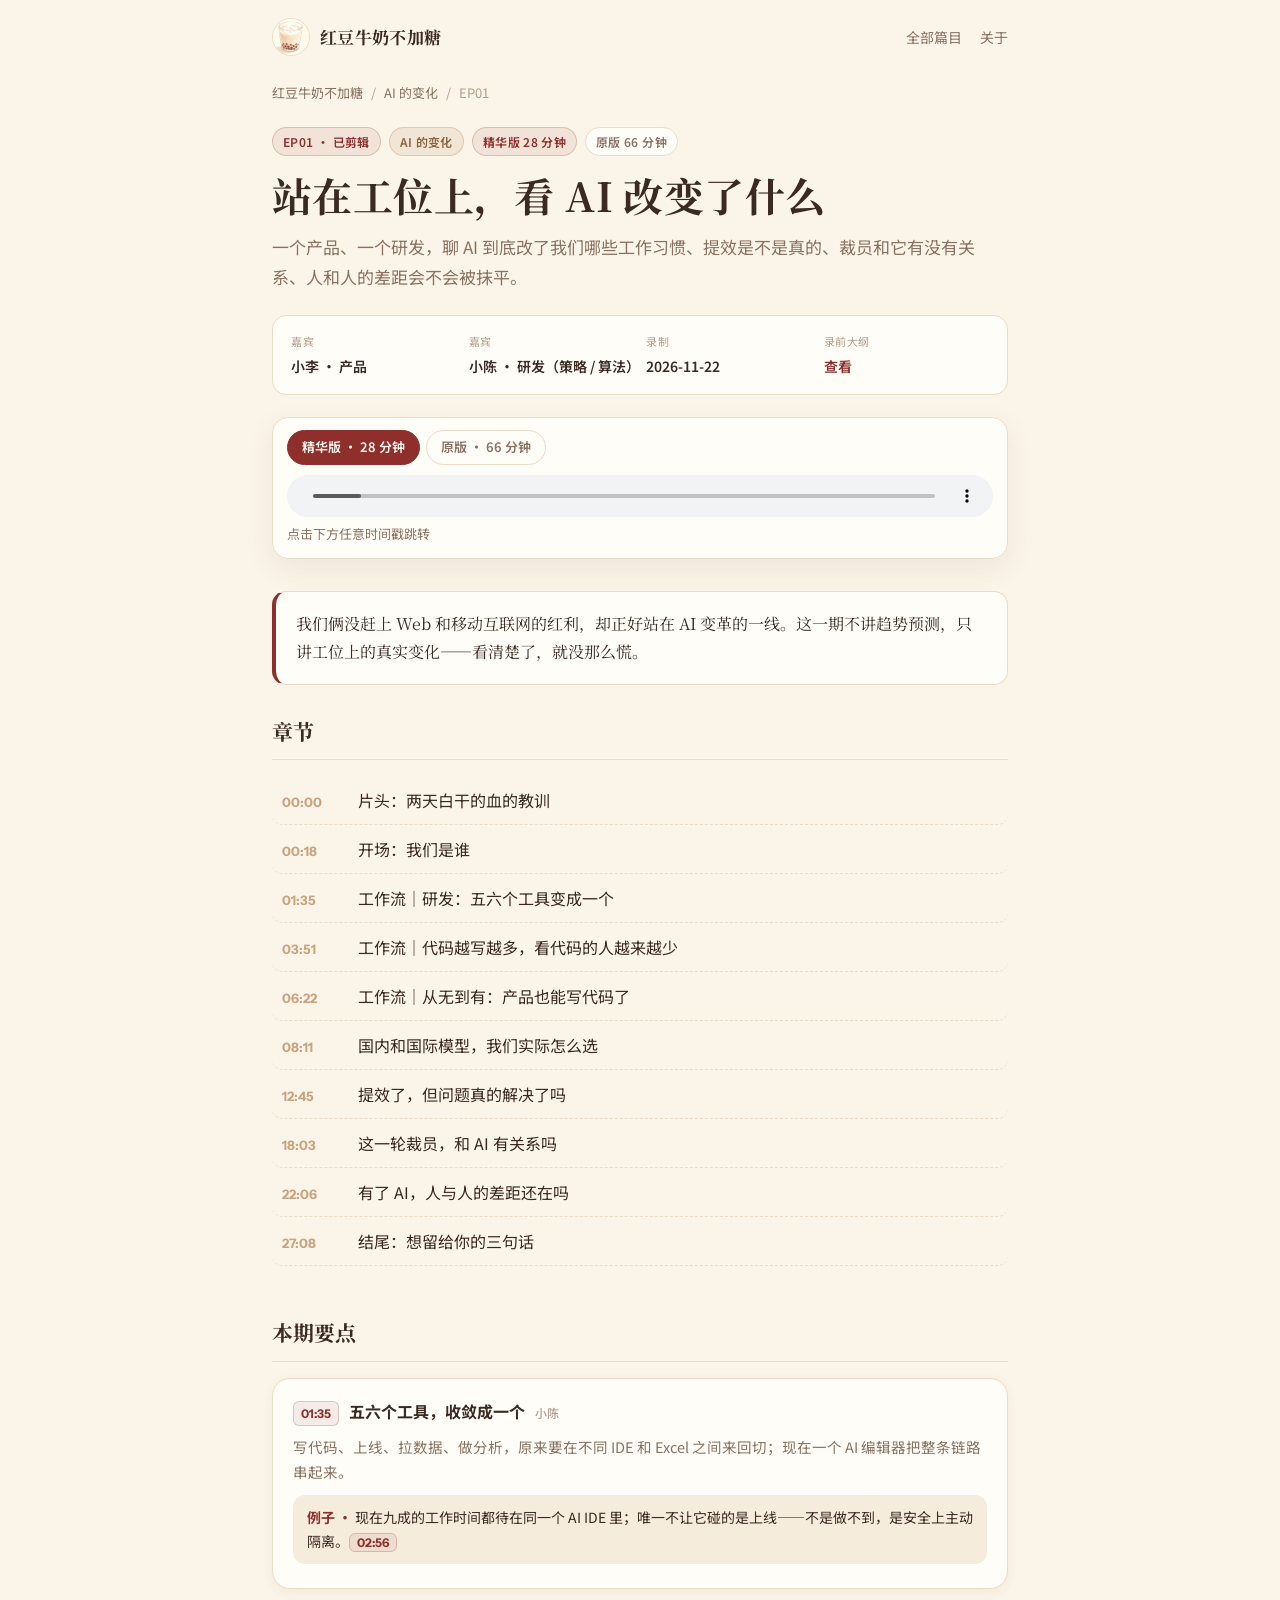
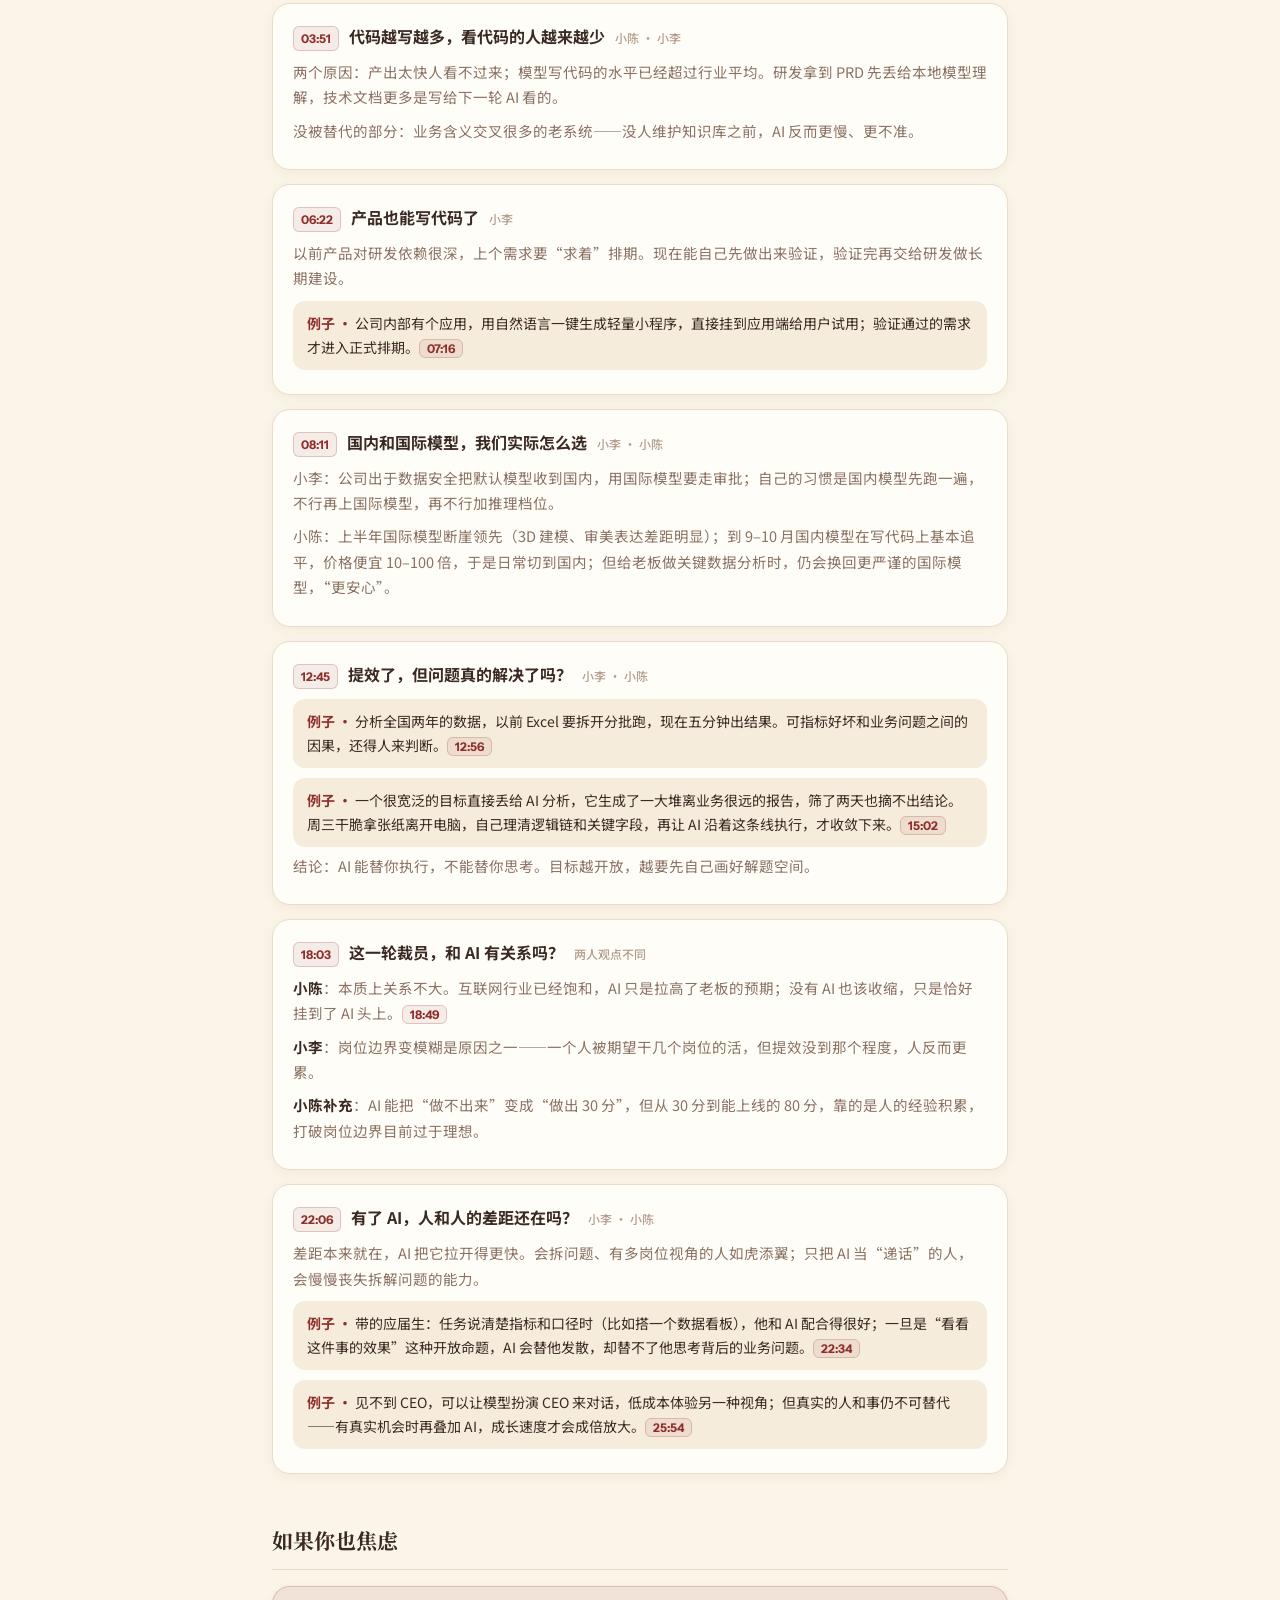
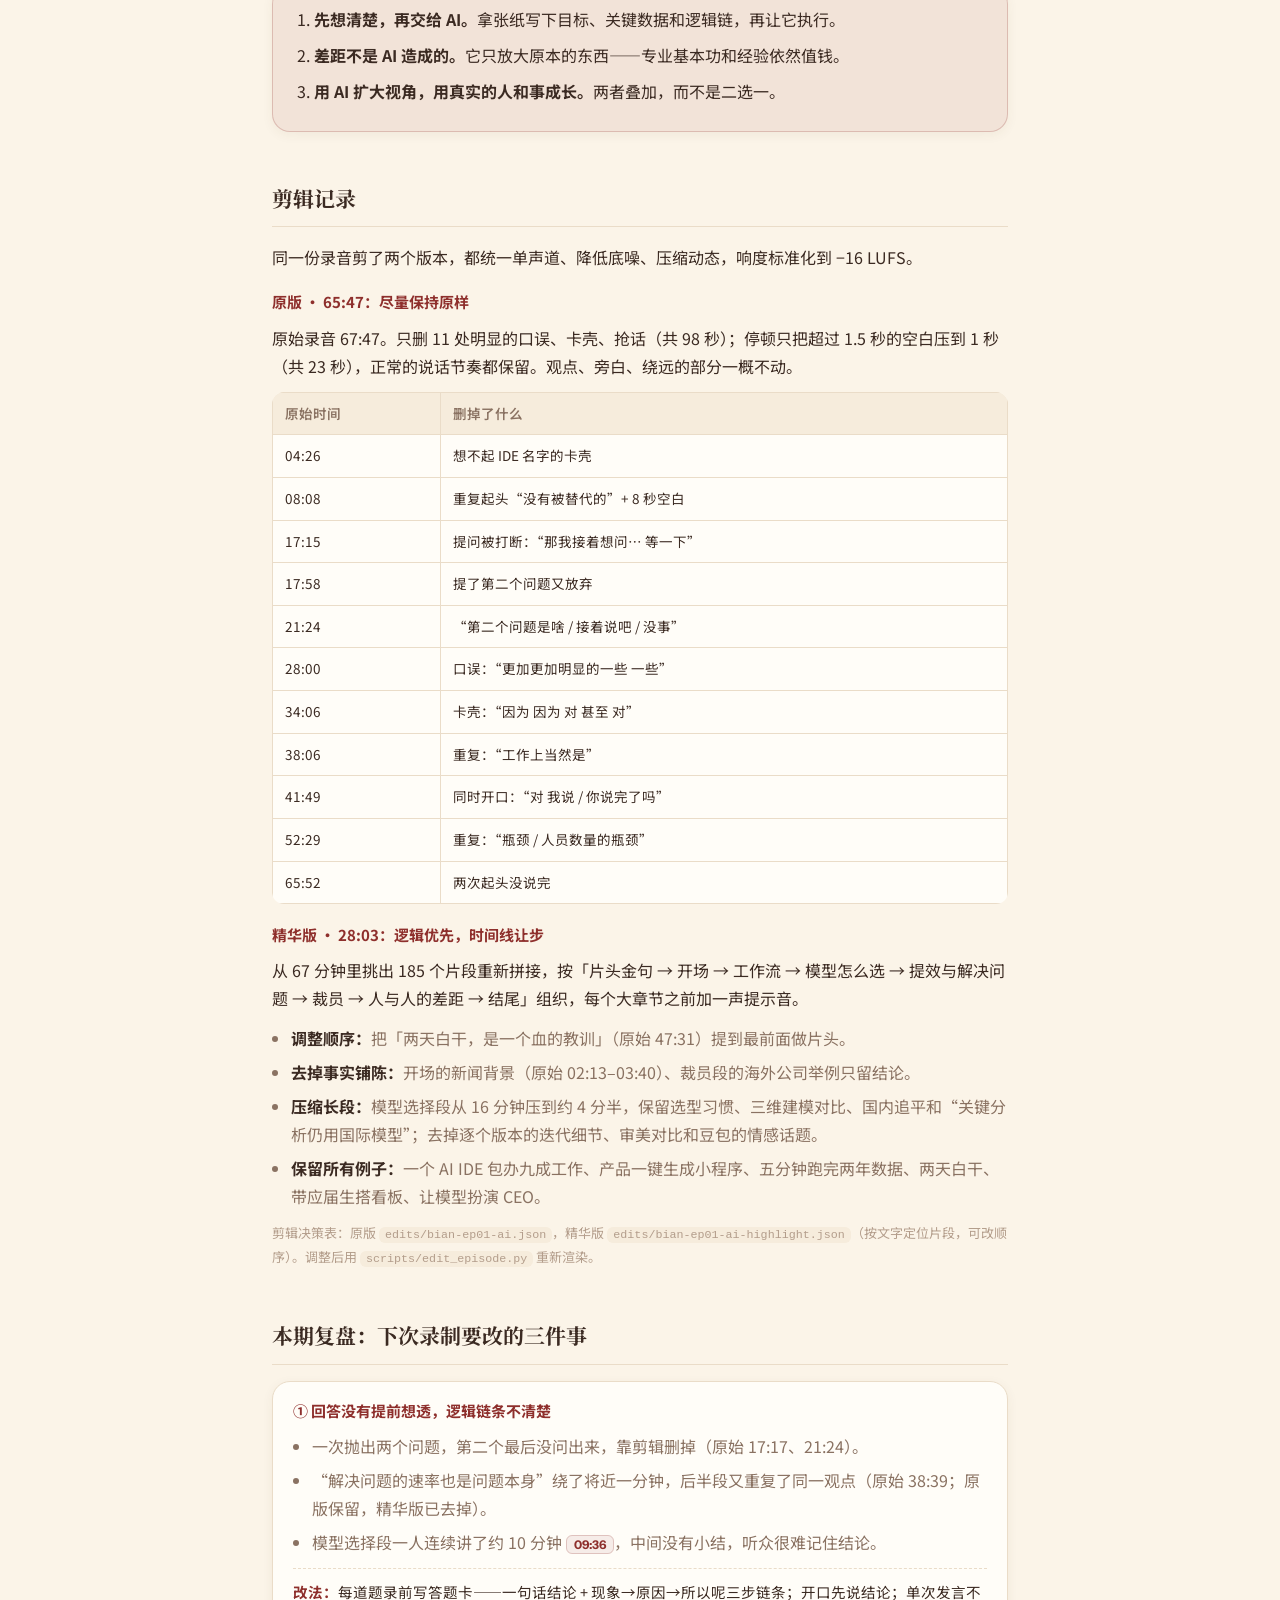
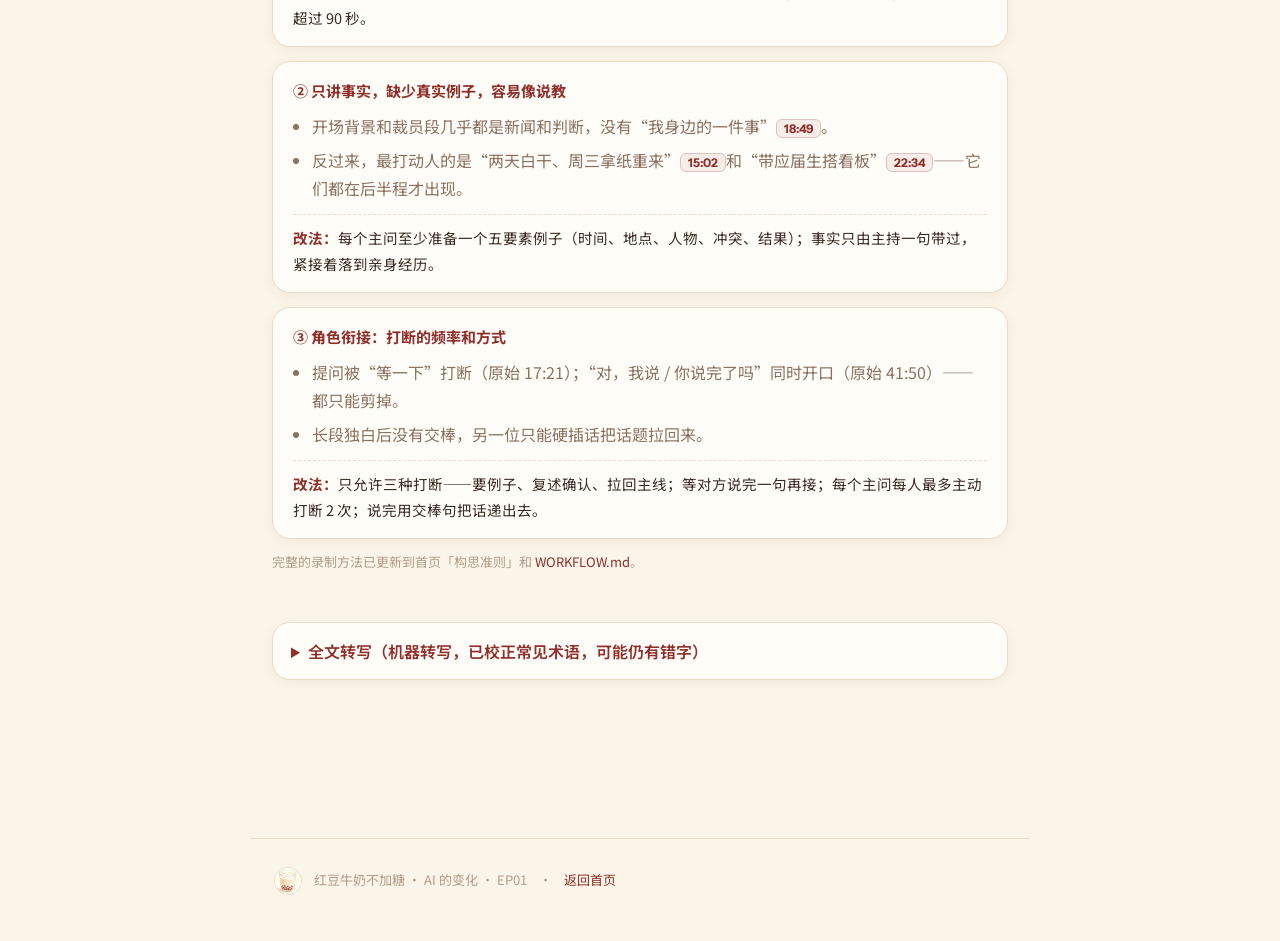
==== commit 8826acce: "EP01 剪两个版本：原版只修口误，精华版 28 分钟逻辑重组 + 章节提示音 Co-authored-by: Cursor <cursoragent@cursor.com>" ====
--- a/docs/episodes/bian-ep01-ai.html
+++ b/docs/episodes/bian-ep01-ai.html
@@ -33,7 +33,8 @@
     <div class="badge-row">
       <span class="badge">EP01 · 已剪辑</span>
       <span class="badge warm">AI 的变化</span>
-      <span class="badge">62 分钟</span>
+      <span class="badge">精华版 28 分钟</span>
+      <span class="badge plain">原版 66 分钟</span>
     </div>
 
     <h1>站在工位上，看 AI 改变了什么</h1>
@@ -47,7 +48,11 @@
     </dl>
 
     <div class="player">
-      <audio id="audio" controls preload="metadata" src="../audio/bian-ep01-ai.mp3"></audio>
+      <div class="versions" id="versions">
+        <button type="button" data-v="highlight">精华版 · 28 分钟</button>
+        <button type="button" data-v="full">原版 · 66 分钟</button>
+      </div>
+      <audio id="audio" controls preload="metadata"></audio>
       <div class="now" id="now">点击下方任意时间戳跳转</div>
     </div>
 
@@ -65,48 +70,48 @@
       <h2>本期要点</h2>
 
       <div class="card point">
-        <h4><span class="ts" data-t="201">03:21</span> 五六个工具，收敛成一个 <span class="who">小陈</span></h4>
+        <h4><span class="ts" data-raw="220.5">03:21</span> 五六个工具，收敛成一个 <span class="who">小陈</span></h4>
         <p>写代码、上线、拉数据、做分析，原来要在不同 IDE 和 Excel 之间来回切；现在一个 AI 编辑器把整条链路串起来。</p>
-        <div class="eg">现在九成的工作时间都待在同一个 AI IDE 里；唯一不让它碰的是上线——不是做不到，是安全上主动隔离。<span class="ts" data-t="359">05:59</span></div>
-      </div>
-
-      <div class="card point">
-        <h4><span class="ts" data-t="491">08:11</span> 代码越写越多，看代码的人越来越少 <span class="who">小陈 · 小李</span></h4>
+        <div class="eg">现在九成的工作时间都待在同一个 AI IDE 里；唯一不让它碰的是上线——不是做不到，是安全上主动隔离。<span class="ts" data-raw="403.9">05:59</span></div>
+      </div>
+
+      <div class="card point">
+        <h4><span class="ts" data-raw="571.6">08:11</span> 代码越写越多，看代码的人越来越少 <span class="who">小陈 · 小李</span></h4>
         <p>两个原因：产出太快人看不过来；模型写代码的水平已经超过行业平均。研发拿到 PRD 先丢给本地模型理解，技术文档更多是写给下一轮 AI 看的。</p>
         <p>没被替代的部分：业务含义交叉很多的老系统——没人维护知识库之前，AI 反而更慢、更不准。</p>
       </div>
 
       <div class="card point">
-        <h4><span class="ts" data-t="931">15:31</span> 产品也能写代码了 <span class="who">小李</span></h4>
+        <h4><span class="ts" data-raw="1034.9">15:31</span> 产品也能写代码了 <span class="who">小李</span></h4>
         <p>以前产品对研发依赖很深，上个需求要“求着”排期。现在能自己先做出来验证，验证完再交给研发做长期建设。</p>
-        <div class="eg">公司内部有个应用，用自然语言一键生成轻量小程序，直接挂到应用端给用户试用；验证通过的需求才进入正式排期。<span class="ts" data-t="1050">17:30</span></div>
-      </div>
-
-      <div class="card point">
-        <h4><span class="ts" data-t="1157">19:17</span> 国内和国际模型，我们实际怎么选 <span class="who">小李 · 小陈</span></h4>
+        <div class="eg">公司内部有个应用，用自然语言一键生成轻量小程序，直接挂到应用端给用户试用；验证通过的需求才进入正式排期。<span class="ts" data-raw="1173.0">17:30</span></div>
+      </div>
+
+      <div class="card point">
+        <h4><span class="ts" data-raw="1290.3">19:17</span> 国内和国际模型，我们实际怎么选 <span class="who">小李 · 小陈</span></h4>
         <p>小李：公司出于数据安全把默认模型收到国内，用国际模型要走审批；自己的习惯是国内模型先跑一遍，不行再上国际模型，再不行加推理档位。</p>
         <p>小陈：上半年国际模型断崖领先（3D 建模、审美表达差距明显）；到 9–10 月国内模型在写代码上基本追平，价格便宜 10–100 倍，于是日常切到国内；但给老板做关键数据分析时，仍会换回更严谨的国际模型，“更安心”。</p>
       </div>
 
       <div class="card point">
-        <h4><span class="ts" data-t="2077">34:37</span> 提效了，但问题真的解决了吗？ <span class="who">小李 · 小陈</span></h4>
-        <div class="eg">分析全国两年的数据，以前 Excel 要拆开分批跑，现在五分钟出结果。可指标好坏和业务问题之间的因果，还得人来判断。<span class="ts" data-t="2129">35:28</span></div>
-        <div class="eg">一个很宽泛的目标直接丢给 AI 分析，它生成了一大堆离业务很远的报告，筛了两天也摘不出结论。周三干脆拿张纸离开电脑，自己理清逻辑链和关键字段，再让 AI 沿着这条线执行，才收敛下来。<span class="ts" data-t="2441">40:41</span></div>
+        <h4><span class="ts" data-raw="2262.0">34:37</span> 提效了，但问题真的解决了吗？ <span class="who">小李 · 小陈</span></h4>
+        <div class="eg">分析全国两年的数据，以前 Excel 要拆开分批跑，现在五分钟出结果。可指标好坏和业务问题之间的因果，还得人来判断。<span class="ts" data-raw="2372.2">35:28</span></div>
+        <div class="eg">一个很宽泛的目标直接丢给 AI 分析，它生成了一大堆离业务很远的报告，筛了两天也摘不出结论。周三干脆拿张纸离开电脑，自己理清逻辑链和关键字段，再让 AI 沿着这条线执行，才收敛下来。<span class="ts" data-raw="2696.4">40:41</span></div>
         <p>结论：AI 能替你执行，不能替你思考。目标越开放，越要先自己画好解题空间。</p>
       </div>
 
       <div class="card point">
-        <h4><span class="ts" data-t="2623">43:43</span> 这一轮裁员，和 AI 有关系吗？ <span class="who">两人观点不同</span></h4>
-        <p><strong>小陈</strong>：本质上关系不大。互联网行业已经饱和，AI 只是拉高了老板的预期；没有 AI 也该收缩，只是恰好挂到了 AI 头上。<span class="ts" data-t="2720">45:20</span></p>
+        <h4><span class="ts" data-raw="2881.4">43:43</span> 这一轮裁员，和 AI 有关系吗？ <span class="who">两人观点不同</span></h4>
+        <p><strong>小陈</strong>：本质上关系不大。互联网行业已经饱和，AI 只是拉高了老板的预期；没有 AI 也该收缩，只是恰好挂到了 AI 头上。<span class="ts" data-raw="2987.1">45:20</span></p>
         <p><strong>小李</strong>：岗位边界变模糊是原因之一——一个人被期望干几个岗位的活，但提效没到那个程度，人反而更累。</p>
         <p><strong>小陈补充</strong>：AI 能把“做不出来”变成“做出 30 分”，但从 30 分到能上线的 80 分，靠的是人的经验积累，打破岗位边界目前过于理想。</p>
       </div>
 
       <div class="card point">
-        <h4><span class="ts" data-t="3108">51:48</span> 有了 AI，人和人的差距还在吗？ <span class="who">小李 · 小陈</span></h4>
+        <h4><span class="ts" data-raw="3395.9">51:48</span> 有了 AI，人和人的差距还在吗？ <span class="who">小李 · 小陈</span></h4>
         <p>差距本来就在，AI 把它拉开得更快。会拆问题、有多岗位视角的人如虎添翼；只把 AI 当“递话”的人，会慢慢丧失拆解问题的能力。</p>
-        <div class="eg">带的应届生：任务说清楚指标和口径时（比如搭一个数据看板），他和 AI 配合得很好；一旦是“看看这件事的效果”这种开放命题，AI 会替他发散，却替不了他思考背后的业务问题。<span class="ts" data-t="3266">54:25</span></div>
-        <div class="eg">见不到 CEO，可以让模型扮演 CEO 来对话，低成本体验另一种视角；但真实的人和事仍不可替代——有真实机会时再叠加 AI，成长速度才会成倍放大。<span class="ts" data-t="3567">59:26</span></div>
+        <div class="eg">带的应届生：任务说清楚指标和口径时（比如搭一个数据看板），他和 AI 配合得很好；一旦是“看看这件事的效果”这种开放命题，AI 会替他发散，却替不了他思考背后的业务问题。<span class="ts" data-raw="3567.1">54:25</span></div>
+        <div class="eg">见不到 CEO，可以让模型扮演 CEO 来对话，低成本体验另一种视角；但真实的人和事仍不可替代——有真实机会时再叠加 AI，成长速度才会成倍放大。<span class="ts" data-raw="3884.4">59:26</span></div>
       </div>
     </section>
 
@@ -123,12 +128,24 @@
 
     <section>
       <h2>剪辑记录</h2>
-      <p>原始录音 67:47 → 成片 62:04。精确删除 13 处口误和卡壳（共 166 秒），把超过 0.6 秒的停顿压到 0.4 秒（共 177 秒），统一单声道、降低底噪、压缩动态，响度标准化到 −16 LUFS。</p>
+      <p>同一份录音剪了两个版本，都统一单声道、降低底噪、压缩动态，响度标准化到 −16 LUFS。</p>
+
+      <h3>原版 · 65:47：尽量保持原样</h3>
+      <p>原始录音 67:47。只删 11 处明显的口误、卡壳、抢话（共 98 秒）；停顿只把超过 1.5 秒的空白压到 1 秒（共 23 秒），正常的说话节奏都保留。观点、旁白、绕远的部分一概不动。</p>
       <table>
         <thead><tr><th>原始时间</th><th>删掉了什么</th></tr></thead>
         <tbody id="cuts"></tbody>
       </table>
-      <p class="note">剪辑决策表：<code>edits/bian-ep01-ai.json</code>，可调整后用 <code>scripts/edit_episode.py</code> 重新渲染。</p>
+
+      <h3>精华版 · 28:03：逻辑优先，时间线让步</h3>
+      <p>从 67 分钟里挑出 185 个片段重新拼接，按「片头金句 → 开场 → 工作流 → 模型怎么选 → 提效与解决问题 → 裁员 → 人与人的差距 → 结尾」组织，每个大章节之前加一声提示音。</p>
+      <ul>
+        <li><strong>调整顺序：</strong>把「两天白干，是一个血的教训」（原始 47:31）提到最前面做片头。</li>
+        <li><strong>去掉事实铺陈：</strong>开场的新闻背景（原始 02:13–03:40）、裁员段的海外公司举例只留结论。</li>
+        <li><strong>压缩长段：</strong>模型选择段从 16 分钟压到约 4 分半，保留选型习惯、三维建模对比、国内追平和“关键分析仍用国际模型”；去掉逐个版本的迭代细节、审美对比和豆包的情感话题。</li>
+        <li><strong>保留所有例子：</strong>一个 AI IDE 包办九成工作、产品一键生成小程序、五分钟跑完两年数据、两天白干、带应届生搭看板、让模型扮演 CEO。</li>
+      </ul>
+      <p class="note">剪辑决策表：原版 <code>edits/bian-ep01-ai.json</code>，精华版 <code>edits/bian-ep01-ai-highlight.json</code>（按文字定位片段，可改顺序）。调整后用 <code>scripts/edit_episode.py</code> 重新渲染。</p>
     </section>
 
     <section>
@@ -138,16 +155,16 @@
           <h4>① 回答没有提前想透，逻辑链条不清楚</h4>
           <ul>
             <li>一次抛出两个问题，第二个最后没问出来，靠剪辑删掉（原始 17:17、21:24）。</li>
-            <li>“解决问题的速率也是问题本身”绕了将近一分钟，后半段又重复了同一观点，已整段删除（原始 38:39）。</li>
-            <li>模型选择段一人连续讲了约 10 分钟 <span class="ts" data-t="1354">22:33</span>，中间没有小结，听众很难记住结论。</li>
+            <li>“解决问题的速率也是问题本身”绕了将近一分钟，后半段又重复了同一观点（原始 38:39；原版保留，精华版已去掉）。</li>
+            <li>模型选择段一人连续讲了约 10 分钟 <span class="ts" data-raw="1495.7">22:33</span>，中间没有小结，听众很难记住结论。</li>
           </ul>
           <div class="fix"><strong>改法：</strong>每道题录前写答题卡——一句话结论 + 现象→原因→所以呢三步链条；开口先说结论；单次发言不超过 90 秒。</div>
         </div>
         <div class="card">
           <h4>② 只讲事实，缺少真实例子，容易像说教</h4>
           <ul>
-            <li>开场背景和裁员段几乎都是新闻和判断，没有“我身边的一件事”<span class="ts" data-t="2720">45:20</span>。</li>
-            <li>反过来，最打动人的是“两天白干、周三拿纸重来”<span class="ts" data-t="2441">40:41</span>和“带应届生搭看板”<span class="ts" data-t="3266">54:25</span>——它们都在后半程才出现。</li>
+            <li>开场背景和裁员段几乎都是新闻和判断，没有“我身边的一件事”<span class="ts" data-raw="2987.1">45:20</span>。</li>
+            <li>反过来，最打动人的是“两天白干、周三拿纸重来”<span class="ts" data-raw="2696.4">40:41</span>和“带应届生搭看板”<span class="ts" data-raw="3567.1">54:25</span>——它们都在后半程才出现。</li>
           </ul>
           <div class="fix"><strong>改法：</strong>每个主问至少准备一个五要素例子（时间、地点、人物、冲突、结果）；事实只由主持一句带过，紧接着落到亲身经历。</div>
         </div>
@@ -176,7 +193,6 @@
   <script>
     const CUTS = [
       ['04:26', '想不起 IDE 名字的卡壳'],
-      ['07:35', '与主线无关的旁白'],
       ['08:08', '重复起头“没有被替代的”+ 8 秒空白'],
       ['17:15', '提问被打断：“那我接着想问… 等一下”'],
       ['17:58', '提了第二个问题又放弃'],
@@ -184,7 +200,6 @@
       ['28:00', '口误：“更加更加明显的一些 一些”'],
       ['34:06', '卡壳：“因为 因为 对 甚至 对”'],
       ['38:06', '重复：“工作上当然是”'],
-      ['38:39', '绕圈论述“解决问题的速率也是问题本身”（53 秒）'],
       ['41:49', '同时开口：“对 我说 / 你说完了吗”'],
       ['52:29', '重复：“瓶颈 / 人员数量的瓶颈”'],
       ['65:52', '两次起头没说完'],
@@ -192,10 +207,15 @@
     document.getElementById('cuts').innerHTML =
       CUTS.map(([t, w]) => `<tr><td>${t}</td><td>${w}</td></tr>`).join('');
 
+    const VERSIONS = {
+      highlight: { audio: '../audio/bian-ep01-ai-highlight.mp3', data: 'data/bian-ep01-ai-highlight.json' },
+      full: { audio: '../audio/bian-ep01-ai.mp3', data: 'data/bian-ep01-ai.json' },
+    };
     const audio = document.getElementById('audio');
     const now = document.getElementById('now');
     let chapters = [];
     let paraEls = [];
+    let pieces = [];
 
     const fmt = s => `${String(Math.floor(s / 60)).padStart(2, '0')}:${String(Math.floor(s % 60)).padStart(2, '0')}`;
     function seek(t) {
@@ -207,6 +227,35 @@
       if (el) seek(parseFloat(el.dataset.t));
     });
 
+    // raw recording time -> time in the current version; null if this version dropped it
+    function fromRaw(t) {
+      const SNAP = 60;
+      for (const [a, b, o] of pieces) {
+        if (t >= a && t < b) return o + (t - a);
+      }
+      let best = null;
+      for (const [a, , o] of pieces) {
+        if (a >= t && a - t <= SNAP && (best === null || o < best)) best = o;
+      }
+      return best;
+    }
+
+    function placeRawStamps(version) {
+      document.querySelectorAll('[data-raw]').forEach(el => {
+        const t = fromRaw(parseFloat(el.dataset.raw));
+        if (t === null) {
+          el.removeAttribute('data-t');
+          el.classList.add('off');
+          el.title = '精华版没有收录这一段，切到原版收听';
+        } else {
+          el.dataset.t = t.toFixed(1);
+          el.textContent = fmt(t);
+          el.classList.remove('off');
+          el.title = '';
+        }
+      });
+    }
+
     audio.addEventListener('timeupdate', () => {
       const t = audio.currentTime;
       let idx = -1;
@@ -216,27 +265,42 @@
       paraEls.forEach(p => p.classList.toggle('on', t >= p._t && t < p._end));
     });
 
-    fetch('data/bian-ep01-ai.json')
-      .then(r => r.json())
-      .then(data => {
-        chapters = data.chapters;
-        document.getElementById('chapters').innerHTML = chapters.map(c =>
-          `<li data-t="${c.at}"><span class="t">${fmt(c.at)}</span><span>${c.title}</span></li>`
-        ).join('');
-        const tx = document.getElementById('tx');
-        tx.innerHTML = data.paragraphs.map(p =>
-          `<p><span><span class="ts" data-t="${p.t}">${fmt(p.t)}</span></span><span>${p.text}</span></p>`
-        ).join('');
-        paraEls = [...tx.querySelectorAll('p')];
-        paraEls.forEach((el, i) => {
-          el._t = data.paragraphs[i].t;
-          el._end = i + 1 < data.paragraphs.length ? data.paragraphs[i + 1].t : Infinity;
+    function loadVersion(v) {
+      const cfg = VERSIONS[v] || VERSIONS.highlight;
+      document.querySelectorAll('#versions button').forEach(b => b.classList.toggle('on', b.dataset.v === v));
+      const url = new URL(location.href);
+      if (v === 'highlight') url.searchParams.delete('v'); else url.searchParams.set('v', v);
+      history.replaceState(null, '', url);
+      audio.src = cfg.audio;
+      now.textContent = '点击下方任意时间戳跳转';
+      return fetch(cfg.data)
+        .then(r => r.json())
+        .then(data => {
+          chapters = data.chapters;
+          pieces = data.map || [];
+          document.getElementById('chapters').innerHTML = chapters.map(c =>
+            `<li data-t="${c.at}"><span class="t">${fmt(c.at)}</span><span>${c.title}</span></li>`
+          ).join('');
+          const tx = document.getElementById('tx');
+          tx.innerHTML = data.paragraphs.map(p =>
+            `<p><span><span class="ts" data-t="${p.t}">${fmt(p.t)}</span></span><span>${p.text}</span></p>`
+          ).join('');
+          paraEls = [...tx.querySelectorAll('p')];
+          paraEls.forEach((el, i) => {
+            el._t = data.paragraphs[i].t;
+            el._end = i + 1 < data.paragraphs.length ? data.paragraphs[i + 1].t : Infinity;
+          });
+          placeRawStamps(v);
+        })
+        .catch(() => {
+          document.getElementById('chapters-note').textContent =
+            '章节与转写需要通过本地服务器或 GitHub Pages 打开（python3 scripts/serve.py 8765）。';
         });
-      })
-      .catch(() => {
-        document.getElementById('chapters-note').textContent =
-          '章节与转写需要通过本地服务器或 GitHub Pages 打开（python3 scripts/serve.py 8765）。';
-      });
+    }
+
+    document.querySelectorAll('#versions button').forEach(b =>
+      b.addEventListener('click', () => loadVersion(b.dataset.v)));
+    loadVersion(new URLSearchParams(location.search).get('v') === 'full' ? 'full' : 'highlight');
   </script>
 </body>
 </html>
--- a/docs/assets/site.css
+++ b/docs/assets/site.css
@@ -116,6 +116,16 @@
   border-radius: 6px; padding: 1px 7px; cursor: pointer; white-space: nowrap;
 }
 .ts:hover { background: rgba(142, 47, 44, 0.16); }
+.ts.off { color: var(--faint); background: var(--paper-2); border-color: var(--line); cursor: help; text-decoration: line-through; }
+
+.versions { display: flex; gap: 6px; margin-bottom: 10px; }
+.versions button {
+  font: inherit; font-size: 13px; font-weight: 600; cursor: pointer;
+  padding: 5px 14px; border-radius: 999px;
+  border: 1px solid var(--line); background: var(--paper); color: var(--muted);
+}
+.versions button:hover { color: var(--bean); border-color: var(--bean-line); }
+.versions button.on { background: var(--bean); border-color: var(--bean); color: #fff8f0; }
 
 .meta {
   display: grid; grid-template-columns: repeat(auto-fit, minmax(150px, 1fr)); gap: 12px;
